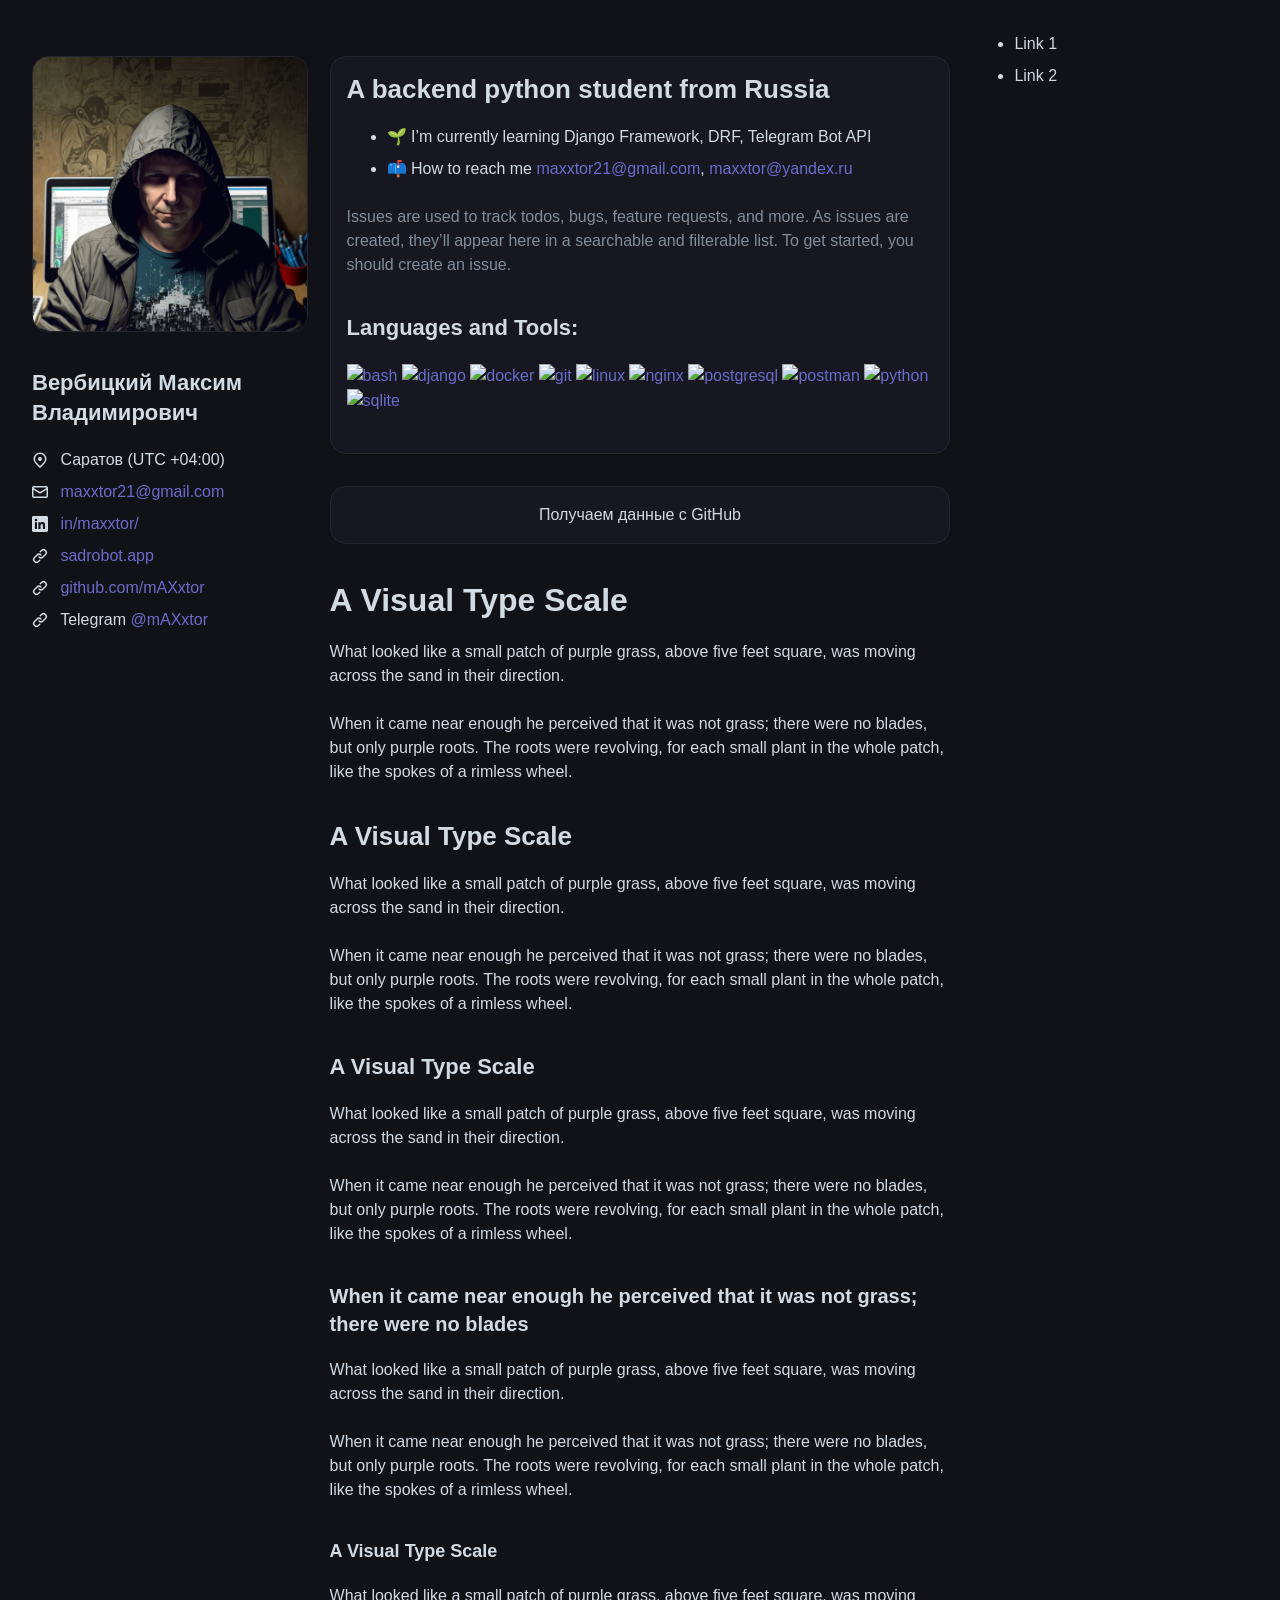
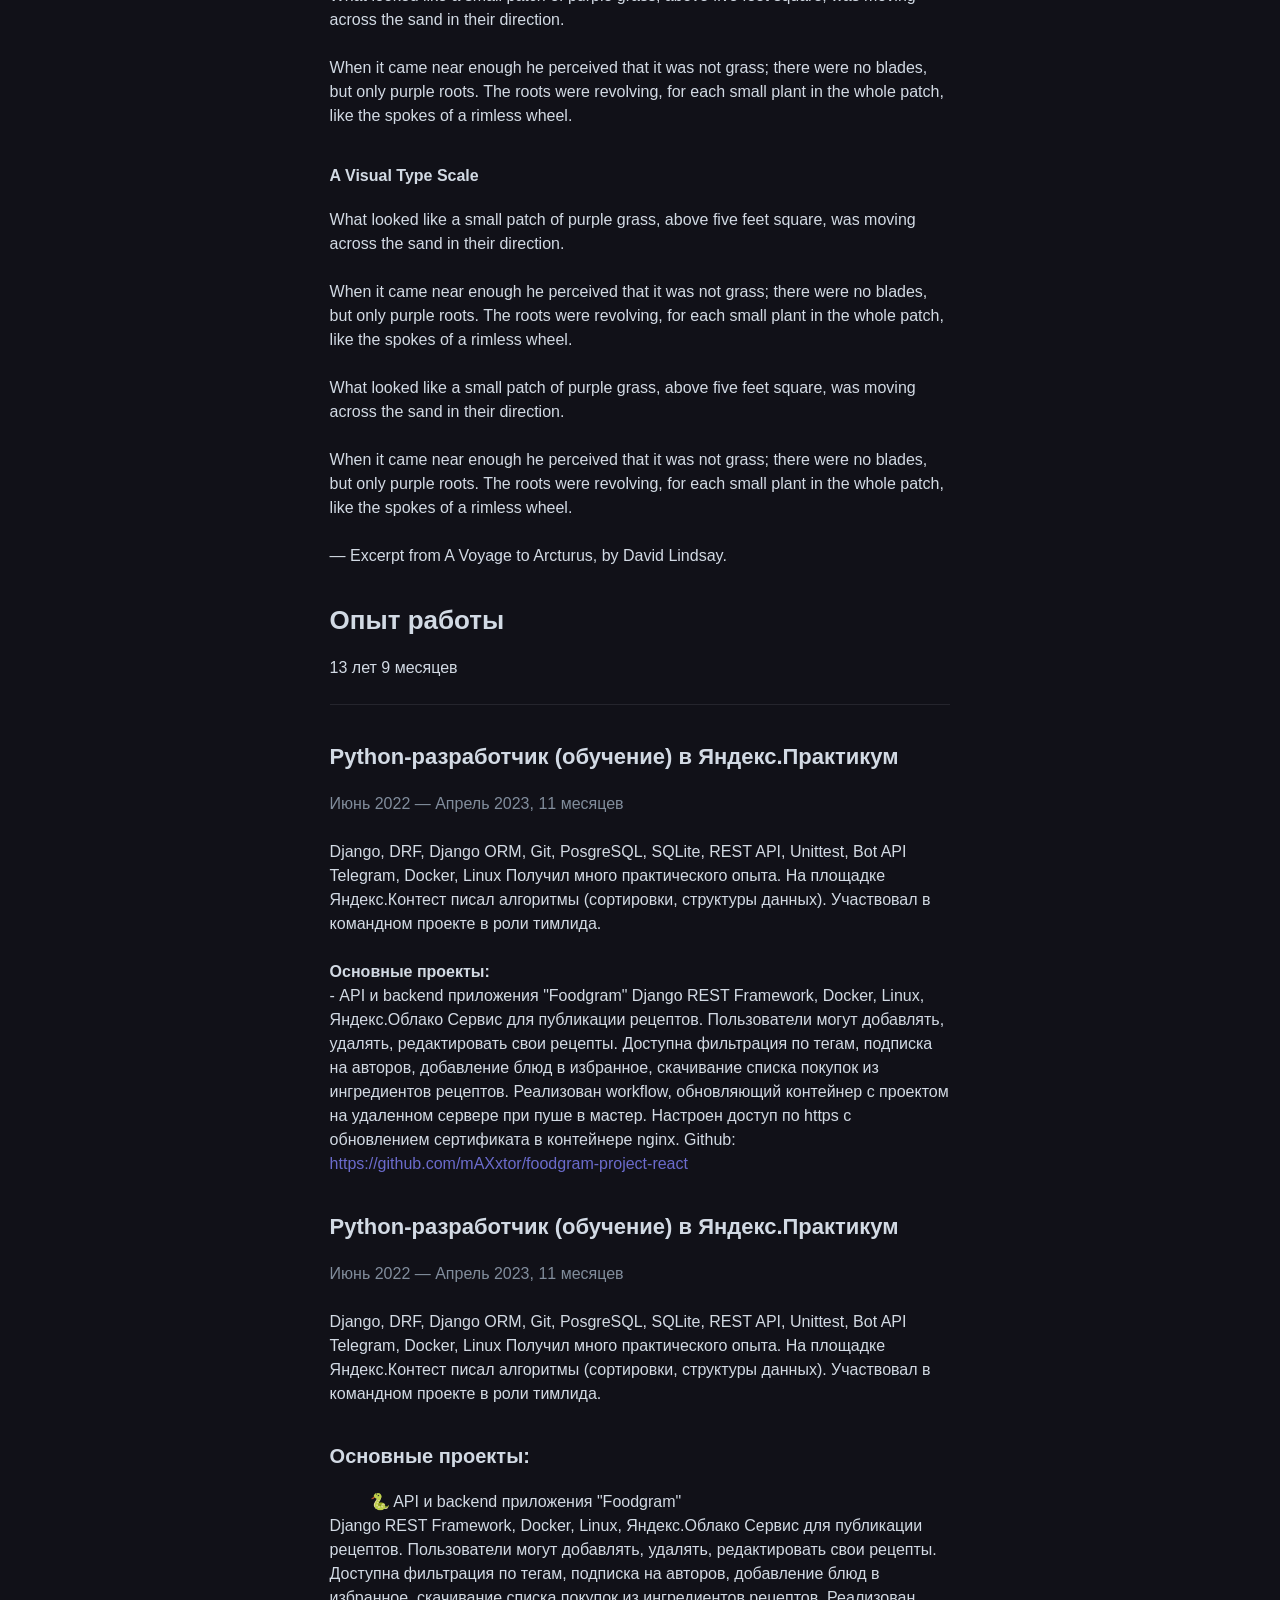
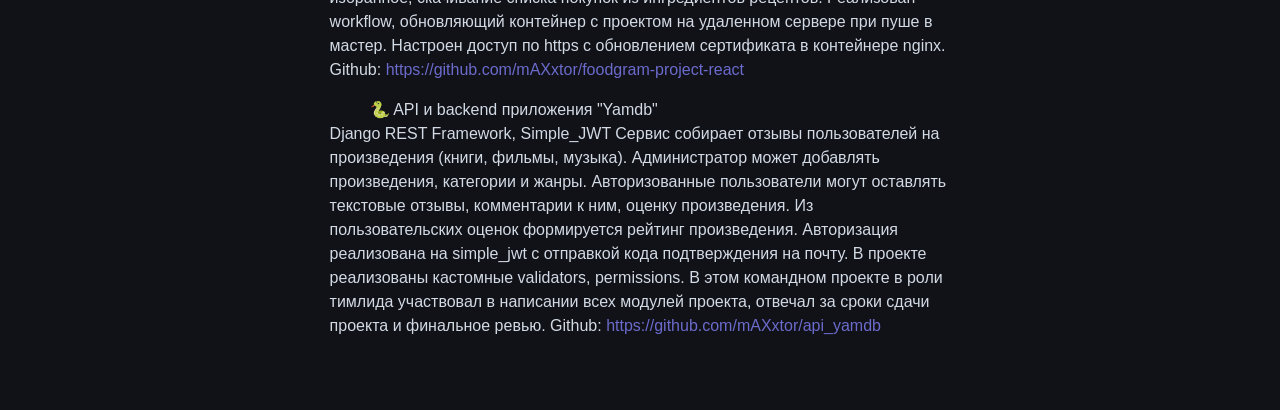
==== static-html/cv.html @ 8fe80431 "added vcard column" ====
<!doctype html>
<html lang="ru">
<head>
  <meta charset="utf-8">
  <title>CV Template</title>
  <meta name="description" content="">
  <meta name="viewport" content="width=device-width, initial-scale=1">

  <link rel="icon" href="favicon.ico" sizes="any">
  <link rel="icon" href="icon.svg" type="image/svg+xml">
  <link rel="apple-touch-icon" href="icon.png">

  <link rel="stylesheet" href="normalize.css">
  <link rel="stylesheet" href="cv.css">

  <script type="application/javascript" src="github-calendar.min.js"></script>

  <meta name="theme-color" content="#fafafa">
</head>
<body>
  <div class="grid-container">
    <aside>
      <div class="vcard">
        <img class="vcard-photo" src="photo.jpg" alt="Max Verbitsky">
        <h3>Вербицкий Максим Владимирович</h3>
        <ul class="vcard-details">
          <li class="vcard-detail">
            <svg viewBox="0 0 16 16" width="16" height="16">
              <path d="m12.596 11.596-3.535 3.536a1.5 1.5 0 0 1-2.122 0l-3.535-3.536a6.5 6.5 0 1 1 9.192-9.193 6.5 6.5 0 0 1 0 9.193Zm-1.06-8.132v-.001a5 5 0 1 0-7.072 7.072L8 14.07l3.536-3.534a5 5 0 0 0 0-7.072ZM8 9a2 2 0 1 1-.001-3.999A2 2 0 0 1 8 9Z"></path>
            </svg>
            <span class="p-label">Саратов  (UTC +04:00)</span>
          </li>
          <li class="vcard-detail">
            <svg viewBox="0 0 16 16" width="16" height="16">
              <path d="M1.75 2h12.5c.966 0 1.75.784 1.75 1.75v8.5A1.75 1.75 0 0 1 14.25 14H1.75A1.75 1.75 0 0 1 0 12.25v-8.5C0 2.784.784 2 1.75 2ZM1.5 12.251c0 .138.112.25.25.25h12.5a.25.25 0 0 0 .25-.25V5.809L8.38 9.397a.75.75 0 0 1-.76 0L1.5 5.809v6.442Zm13-8.181v-.32a.25.25 0 0 0-.25-.25H1.75a.25.25 0 0 0-.25.25v.32L8 7.88Z"></path>
            </svg>
            <a href="mailto:maxxtor21@gmail.com">maxxtor21@gmail.com</a>
          </li>
          <li class="vcard-detail">
            <svg viewBox="0 0 16 16" width="16" height="16">
              <g clip-path="url(#clip0_202_91845)">
                <path d="M14.5455 0H1.45455C0.650909 0 0 0.650909 0 1.45455V14.5455C0 15.3491 0.650909 16 1.45455 16H14.5455C15.3491 16 16 15.3491 16 14.5455V1.45455C16 0.650909 15.3491 0 14.5455 0ZM5.05746 13.0909H2.912V6.18764H5.05746V13.0909ZM3.96291 5.20073C3.27127 5.20073 2.712 4.64 2.712 3.94982C2.712 3.25964 3.272 2.69964 3.96291 2.69964C4.65236 2.69964 5.21309 3.26036 5.21309 3.94982C5.21309 4.64 4.65236 5.20073 3.96291 5.20073ZM13.0938 13.0909H10.9498V9.73382C10.9498 8.93309 10.9353 7.90327 9.83491 7.90327C8.71855 7.90327 8.54691 8.77527 8.54691 9.67564V13.0909H6.40291V6.18764H8.46109V7.13091H8.49018C8.77673 6.58836 9.47636 6.016 10.52 6.016C12.6924 6.016 13.0938 7.44582 13.0938 9.30473V13.0909V13.0909Z" fill="currentColor"></path>
              </g>
            </svg>
            <a href="https://www.linkedin.com/in/maxxtor/">in/maxxtor/</a>
          </li>
          <li class="vcard-detail">
            <svg viewBox="0 0 16 16" width="16" height="16">
              <path d="m7.775 3.275 1.25-1.25a3.5 3.5 0 1 1 4.95 4.95l-2.5 2.5a3.5 3.5 0 0 1-4.95 0 .751.751 0 0 1 .018-1.042.751.751 0 0 1 1.042-.018 1.998 1.998 0 0 0 2.83 0l2.5-2.5a2.002 2.002 0 0 0-2.83-2.83l-1.25 1.25a.751.751 0 0 1-1.042-.018.751.751 0 0 1-.018-1.042Zm-4.69 9.64a1.998 1.998 0 0 0 2.83 0l1.25-1.25a.751.751 0 0 1 1.042.018.751.751 0 0 1 .018 1.042l-1.25 1.25a3.5 3.5 0 1 1-4.95-4.95l2.5-2.5a3.5 3.5 0 0 1 4.95 0 .751.751 0 0 1-.018 1.042.751.751 0 0 1-1.042.018 1.998 1.998 0 0 0-2.83 0l-2.5 2.5a1.998 1.998 0 0 0 0 2.83Z"></path>
            </svg>
            <a href="http://sadrobot.app">sadrobot.app</a>
          </li>
          <li class="vcard-detail">
            <svg viewBox="0 0 16 16" width="16" height="16">
              <path d="m7.775 3.275 1.25-1.25a3.5 3.5 0 1 1 4.95 4.95l-2.5 2.5a3.5 3.5 0 0 1-4.95 0 .751.751 0 0 1 .018-1.042.751.751 0 0 1 1.042-.018 1.998 1.998 0 0 0 2.83 0l2.5-2.5a2.002 2.002 0 0 0-2.83-2.83l-1.25 1.25a.751.751 0 0 1-1.042-.018.751.751 0 0 1-.018-1.042Zm-4.69 9.64a1.998 1.998 0 0 0 2.83 0l1.25-1.25a.751.751 0 0 1 1.042.018.751.751 0 0 1 .018 1.042l-1.25 1.25a3.5 3.5 0 1 1-4.95-4.95l2.5-2.5a3.5 3.5 0 0 1 4.95 0 .751.751 0 0 1-.018 1.042.751.751 0 0 1-1.042.018 1.998 1.998 0 0 0-2.83 0l-2.5 2.5a1.998 1.998 0 0 0 0 2.83Z"></path>
            </svg>
            <a href="https://github.com/mAXxtor">github.com/mAXxtor</a>
          </li>
          <li class="vcard-detail">
            <svg viewBox="0 0 16 16" width="16" height="16">
              <path d="m7.775 3.275 1.25-1.25a3.5 3.5 0 1 1 4.95 4.95l-2.5 2.5a3.5 3.5 0 0 1-4.95 0 .751.751 0 0 1 .018-1.042.751.751 0 0 1 1.042-.018 1.998 1.998 0 0 0 2.83 0l2.5-2.5a2.002 2.002 0 0 0-2.83-2.83l-1.25 1.25a.751.751 0 0 1-1.042-.018.751.751 0 0 1-.018-1.042Zm-4.69 9.64a1.998 1.998 0 0 0 2.83 0l1.25-1.25a.751.751 0 0 1 1.042.018.751.751 0 0 1 .018 1.042l-1.25 1.25a3.5 3.5 0 1 1-4.95-4.95l2.5-2.5a3.5 3.5 0 0 1 4.95 0 .751.751 0 0 1-.018 1.042.751.751 0 0 1-1.042.018 1.998 1.998 0 0 0-2.83 0l-2.5 2.5a1.998 1.998 0 0 0 0 2.83Z"></path>
            </svg>
            Telegram <a href="https://t.me/mAXxtor">@mAXxtor</a>
          </li>
        </ul>
      </div>
    </aside>
    <main>
      <!-- <h1>CV Template</h1> -->
      <!-- Readme section -->
      <section class="readme surface">
        
        <h2>A backend python student from Russia</h2>
        
        <ul>
          <li>🌱&nbsp;I’m currently learning Django Framework, DRF, Telegram Bot API</li>
          <li>📫&nbsp;How to reach me <a href="mailto:maxxtor21@gmail.com">maxxtor21@gmail.com</a>, <a href="mailto:maxxtor@yandex.ru">maxxtor@yandex.ru</a></li>
        </ul>

        <p class="subdued">Issues are used to track todos, bugs, feature requests, and more. As issues are created, they’ll appear here in a searchable and filterable list. To get started, you should create an issue.</p>

        <h3>Languages and Tools:</h3>
        <p>
          <a href="https://www.gnu.org/software/bash/" rel="nofollow">
            <img src="https://camo.githubusercontent.com/bbb327d6ba7708520eaafd13396fed64d73bf5df5c4cdd0ba03cf0843f7a9340/68747470733a2f2f7777772e766563746f726c6f676f2e7a6f6e652f6c6f676f732f676e755f626173682f676e755f626173682d69636f6e2e737667" alt="bash" width="40" height="40" data-canonical-src="https://www.vectorlogo.zone/logos/gnu_bash/gnu_bash-icon.svg" style="max-width: 100%;">
          </a>
          <a href="https://www.djangoproject.com/" rel="nofollow">
            <img src="https://camo.githubusercontent.com/537f66454b766b0d56da91225206ebf6d28ecff24d84668d52cf9430e02460fd/68747470733a2f2f63646e2e776f726c64766563746f726c6f676f2e636f6d2f6c6f676f732f646a616e676f2e737667" alt="django" width="40" height="40" data-canonical-src="https://cdn.worldvectorlogo.com/logos/django.svg" style="max-width: 100%;">
          </a>
          <a href="https://www.docker.com/" rel="nofollow">
            <img src="https://raw.githubusercontent.com/devicons/devicon/master/icons/docker/docker-original-wordmark.svg" alt="docker" width="40" height="40" style="max-width: 100%;">
          </a>
          <a href="https://git-scm.com/" rel="nofollow">
            <img src="https://camo.githubusercontent.com/fbfcb9e3dc648adc93bef37c718db16c52f617ad055a26de6dc3c21865c3321d/68747470733a2f2f7777772e766563746f726c6f676f2e7a6f6e652f6c6f676f732f6769742d73636d2f6769742d73636d2d69636f6e2e737667" alt="git" width="40" height="40" data-canonical-src="https://www.vectorlogo.zone/logos/git-scm/git-scm-icon.svg" style="max-width: 100%;">
          </a>
          <a href="https://www.linux.org/" rel="nofollow">
            <img src="https://raw.githubusercontent.com/devicons/devicon/master/icons/linux/linux-original.svg" alt="linux" width="40" height="40" style="max-width: 100%;">
          </a>
          <a href="https://www.nginx.com" rel="nofollow">
            <img src="https://raw.githubusercontent.com/devicons/devicon/master/icons/nginx/nginx-original.svg" alt="nginx" width="40" height="40" style="max-width: 100%;">
          </a>
          <a href="https://www.postgresql.org" rel="nofollow">
            <img src="https://raw.githubusercontent.com/devicons/devicon/master/icons/postgresql/postgresql-original-wordmark.svg" alt="postgresql" width="40" height="40" style="max-width: 100%;">
          </a>
          <a href="https://postman.com" rel="nofollow">
            <img src="https://camo.githubusercontent.com/93b32389bf746009ca2370de7fe06c3b5146f4c99d99df65994f9ced0ba41685/68747470733a2f2f7777772e766563746f726c6f676f2e7a6f6e652f6c6f676f732f676574706f73746d616e2f676574706f73746d616e2d69636f6e2e737667" alt="postman" width="40" height="40" data-canonical-src="https://www.vectorlogo.zone/logos/getpostman/getpostman-icon.svg" style="max-width: 100%;">
          </a>
          <a href="https://www.python.org" rel="nofollow">
            <img src="https://raw.githubusercontent.com/devicons/devicon/master/icons/python/python-original.svg" alt="python" width="40" height="40" style="max-width: 100%;">
          </a>
          <a href="https://www.sqlite.org/" rel="nofollow">
            <img src="https://camo.githubusercontent.com/1b8a779f280e099e2d67ab949dad604e25ce0d321e66474c04430201790b3874/68747470733a2f2f7777772e766563746f726c6f676f2e7a6f6e652f6c6f676f732f73716c6974652f73716c6974652d69636f6e2e737667" alt="sqlite" width="40" height="40" data-canonical-src="https://www.vectorlogo.zone/logos/sqlite/sqlite-icon.svg" style="max-width: 100%;">
          </a>
        </p>
      </section>
      <section class="github-calendar surface">
        <!-- Loading stuff -->
        Получаем данные с GitHub
      </section>
      <section>
        <h1>A Visual Type Scale</h1>

<p>What looked like a small patch of purple grass, above five feet square, was moving across the sand in their direction.</p>

<p>When it came near enough he perceived that it was not grass; there were no blades, but only purple roots. The roots were revolving, for each small plant in the whole patch, like the spokes of a rimless wheel.</p>

<h2>A Visual Type Scale</h2>

<p>What looked like a small patch of purple grass, above five feet square, was moving across the sand in their direction.</p>

<p>When it came near enough he perceived that it was not grass; there were no blades, but only purple roots. The roots were revolving, for each small plant in the whole patch, like the spokes of a rimless wheel.</p>

<h3>A Visual Type Scale</h3>

<p>What looked like a small patch of purple grass, above five feet square, was moving across the sand in their direction.</p>

<p>When it came near enough he perceived that it was not grass; there were no blades, but only purple roots. The roots were revolving, for each small plant in the whole patch, like the spokes of a rimless wheel.</p>

<h4>When it came near enough he perceived that it was not grass; there were no blades</h4>

<p>What looked like a small patch of purple grass, above five feet square, was moving across the sand in their direction.</p>

<p>When it came near enough he perceived that it was not grass; there were no blades, but only purple roots. The roots were revolving, for each small plant in the whole patch, like the spokes of a rimless wheel.</p>

<h5>A Visual Type Scale</h5>

<p>What looked like a small patch of purple grass, above five feet square, was moving across the sand in their direction.</p>

<p>When it came near enough he perceived that it was not grass; there were no blades, but only purple roots. The roots were revolving, for each small plant in the whole patch, like the spokes of a rimless wheel.</p>

<h6>A Visual Type Scale</h6>

<p>What looked like a small patch of purple grass, above five feet square, was moving across the sand in their direction.</p>

<p>When it came near enough he perceived that it was not grass; there were no blades, but only purple roots. The roots were revolving, for each small plant in the whole patch, like the spokes of a rimless wheel.</p>
<p>What looked like a small patch of purple grass, above five feet square, was moving across the sand in their direction.</p>

<p>When it came near enough he perceived that it was not grass; there were no blades, but only purple roots. The roots were revolving, for each small plant in the whole patch, like the spokes of a rimless wheel.</p>



<p class="text_small">— Excerpt from A Voyage to Arcturus, by David Lindsay.</p>
      </section>
      <section class="carier-path">
        <h2>Опыт работы</h2>
        <p>13 лет 9 месяцев</p>
        <hr>
        <article class="job">
          <header>
            <h3>Python-разработчик (обучение) в Яндекс.Практикум</h3>
            <p class="subdued">Июнь 2022 — Апрель 2023, 11 месяцев</p>
          </header>
          <p>Django, DRF, Django ORM, Git, PosgreSQL, SQLite, REST API, Unittest, Bot API Telegram, Docker, Linux
            Получил много практического опыта. На площадке Яндекс.Контест писал алгоритмы
            (сортировки, структуры данных). Участвовал в командном проекте в роли тимлида.</p>
          <p>
            <strong>Основные проекты:</strong><br>
            - API и backend приложения "Foodgram"
            Django REST Framework, Docker, Linux, Яндекс.Облако
            Сервис для публикации рецептов. Пользователи могут добавлять, удалять, редактировать свои
            рецепты. Доступна фильтрация по тегам, подписка на авторов, добавление блюд в избранное,
            скачивание списка покупок из ингредиентов рецептов. Реализован workflow, обновляющий
            контейнер с проектом на удаленном сервере при пуше в мастер. Настроен доступ по https с
            обновлением сертификата в контейнере nginx.
            Github: <a href="https://github.com/mAXxtor/foodgram-project-react" target="_blank">https://github.com/mAXxtor/foodgram-project-react</a>
          </p>
        </article>
        <article class="job">
          <header>
            <h3>Python-разработчик (обучение) в Яндекс.Практикум</h3>
            <p class="subdued">Июнь 2022 — Апрель 2023, 11 месяцев</p>
          </header>
          <p>Django, DRF, Django ORM, Git, PosgreSQL, SQLite, REST API, Unittest, Bot API Telegram, Docker, Linux
            Получил много практического опыта. На площадке Яндекс.Контест писал алгоритмы
            (сортировки, структуры данных). Участвовал в командном проекте в роли тимлида.</p>

          <h4><strong>Основные проекты:</strong></h4>
          <dl>
            <dd>🐍 API и backend приложения "Foodgram"</dd>
            <dt>
              Django REST Framework, Docker, Linux, Яндекс.Облако
              Сервис для публикации рецептов. Пользователи могут добавлять, удалять, редактировать свои
              рецепты. Доступна фильтрация по тегам, подписка на авторов, добавление блюд в избранное,
              скачивание списка покупок из ингредиентов рецептов. Реализован workflow, обновляющий
              контейнер с проектом на удаленном сервере при пуше в мастер. Настроен доступ по https с
              обновлением сертификата в контейнере nginx.
              Github: <a href="https://github.com/mAXxtor/foodgram-project-react" target="_blank">https://github.com/mAXxtor/foodgram-project-react</a>
            </dt>
          </dl>
          <dl>
            <dd>🐍 API и backend приложения "Yamdb"</dd>
            <dt>
              Django REST Framework, Simple_JWT
              Сервис собирает отзывы пользователей на произведения (книги, фильмы, музыка).
              Администратор может добавлять произведения, категории и жанры. Авторизованные
              пользователи могут оставлять текстовые отзывы, комментарии к ним, оценку произведения. Из
              пользовательских оценок формируется рейтинг произведения. Авторизация реализована на
              simple_jwt с отправкой кода подтверждения на почту. В проекте реализованы кастомные
              validators, permissions. В этом командном проекте в роли тимлида участвовал в написании всех модулей проекта,
              отвечал за сроки сдачи проекта и финальное ревью.
              Github: <a href="https://github.com/mAXxtor/api_yamdb" target="_blank">https://github.com/mAXxtor/api_yamdb</a>
            </dt>
          </dl>
        </article>
      </section>
    </main>
    <nav>
      <ul>
        <li>Link 1</li>
        <li>Link 2</li>
      </ul>
    </nav>
  </div>
  <script>
    GitHubCalendar(".github-calendar", "mAXxtor");
    // or enable responsive functionality
    GitHubCalendar(".github-calendar", "mAXxtor", { responsive: true });
  </script>
</body>
</html>
---- static-html/cv.css ----
/*! HTML5 Boilerplate v8.0.0 | MIT License | https://html5boilerplate.com/ */
/*  main.css 3.0.0 | MIT License | https://github.com/h5bp/main.css#readme */

  /* ==========================================================================
    Variables: tokens for styling layouts
    ========================================================================== */

  :root {
    --background: #111118;
    --surface: #171721;
    --selection: #2b2b3c;
    --text: #d2dae4;
    --text-subdued: #818d9c;
    --interactive: #6b6bcc;
    --interactive-hovered: #6b6bcc;
    --divider: #25252d;

    --font-family-sans: -apple-system, BlinkMacSystemFont, 'San Francisco', 'Segoe UI', 'Helvetica Neue', sans-serif;
    
    --fz-mobile: 0.875rem;                        /* 14px */
    --lh-mobile: 1.571428571428571;               /* 22px/14px */

    --fz-tablet-up: 1rem;                         /* 16px */
    --lh-tablet-up: 1.5;                          /* 24px/16px */

    --fz-large-desktop-up: 1.125rem;              /* 18px */
    --lh-large-desktop-up: 1.444444444444444;     /* 26px/18px */

    --color-calendar-graph-day-bg: var(--selection);
    --color-calendar-graph-day-L1-bg: #39dd34;
    --color-calendar-graph-day-L2-bg: #45a045;
    --color-calendar-graph-day-L3-bg: #047526;
    --color-calendar-graph-day-L4-bg: #0a4208;
  }

  /* ==========================================================================
    Base styles: opinionated defaults
    ========================================================================== */

  html {
    font-size: var(--fz-mobile);
    line-height: var(--lh-mobile);
  }

  @media (min-width: 460px) {
      html {
        font-size: var(--fz-tablet-up);
        line-height: var(--lh-tablet-up);
      }
  }

  /* @media (min-width: 1280px) {
    html {
      font-size: var(--fz-desktop-up);
      line-height: var(--lh-tablet-up);
    }
  }

  @media (min-width: 1440px) {
    html {
      font-size: var(--fz-large-desktop-up);
      line-height: var(--lh-large-desktop-up);
    }
  } */

  body {
    font-family: var(--font-family-sans);
    background-color: var(--background);
    color: var(--text);
  }

  p, ul, pre, table {
    margin: 0 0 1.428571428571429rem; /* 22px */
  }

  @media (min-width: 460px) {
    p, ul, pre, table {
      margin: 0 0 1.5rem; /* 24px */
    }
  }

  h1, h2, h3, h4, h5, h6 {
    margin: 2.25rem 0 1.25rem;
    font-weight: 600;
  }
  
  h1 {
    font-size: 2rem;
    line-height: 2.5rem;
    font-weight: 700;
  }
  
  h2 {
    font-size: 1.625rem;
    line-height: 2rem;
  }
  
  h3 {
    font-size: 1.375rem;
    line-height: 1.875rem;
  }
  
  h4 {
    font-size: 1.25rem;
    line-height: 1.75rem;
  }
  
  h5 {
    font-size: 1.125rem;
    line-height: 1.625rem;
  }

  h6 {
    font-size: 1rem;
  }

  ul li {
    margin-bottom: .5rem;
  }

  ul li:last-child {
    margin-bottom: 0;
  }

  a {
    color: var(--interactive);
    text-decoration: none;
  }

  a:hover {
    color: var(--interactive-hovered);
    text-decoration: underline;
  }


  /*
   * Remove text-shadow in selection highlight:
   * https://twitter.com/miketaylr/status/12228805301
   *
   * Customize the background color to match your design.
   */
  
  ::-moz-selection {
    background: var(--selection);
    text-shadow: none;
  }
  
  ::selection {
    background: var(--selection);
    text-shadow: none;
  }

  img::selection {
    background: var(--text-color);
    text-shadow: none;
  }
  
  /*
   * A better looking default horizontal rule
   */
  
  hr {
    display: block;
    height: 1px;
    border: 0;
    border-top: 0.67px solid var(--divider);
    margin: 1em 0;
    padding: 0;
  }
  

  /*
   * Remove the gap between audio, canvas, iframes,
   * images, videos and the bottom of their containers:
   * https://github.com/h5bp/html5-boilerplate/issues/440
   */
  
  audio,
  canvas,
  iframe,
  img,
  svg,
  video {
    vertical-align: middle;
  }
  

  /*
   * Remove default fieldset styles.
   */
  
  fieldset {
    border: 0;
    margin: 0;
    padding: 0;
  }
  

  /*
   * Allow only vertical resizing of textareas.
   */
  
  textarea {
    resize: vertical;
  }

  
  /* ==========================================================================
     App styles
     ========================================================================== */

  .subdued {
    color: var(--text-subdued);
  }

  .grid-container {
    position: relative;
    max-width: 1280px;
    margin: auto;
    padding: 1.5rem;
    display: grid;
    grid-template-columns: 22.5% auto 22.5%;
    grid-gap: 1.5rem;
  }

  .vcard-photo {
    max-width: 100%;
    border-radius: 1rem;
    border: 0.67px solid var(--divider);
  }

  aside {
    position: relative;
    padding: 1.5rem 0;
  }
  
  .vcard {
    position: sticky;
    top: 1.5rem;

  }

  .vcard-details {
    padding: 0;
  }

  .vcard-detail {
    list-style: none;
  }

  .vcard-detail svg {
    margin-right: .5rem;
    fill: var(--text);
  }

  main { 
    padding: 1.5rem 0;
  }

  .surface {
    background-color: var(--surface);
    padding: 1em;
    border-radius: 1rem;
    border: 0.67px solid var(--divider);
  }

  .readme *:first-child {
    margin-top: 0;
  }


  /* ==========================================================================
     Github calendar styles
     ========================================================================== */
    
  .github-calendar {
    text-align: center;
    margin: 2rem auto;
  }
  
  rect.ContributionCalendar-day[data-level='0'] {
      fill: var(--color-calendar-graph-day-bg);
  }
  
  rect.ContributionCalendar-day[data-level='1'] {
      fill: var(--color-calendar-graph-day-L1-bg);
  }
  
  rect.ContributionCalendar-day[data-level='2'] {
      fill: var(--color-calendar-graph-day-L2-bg);
  }
  
  rect.ContributionCalendar-day[data-level='3'] {
      fill: var(--color-calendar-graph-day-L3-bg);
  }
  
  rect.ContributionCalendar-day[data-level='4'] {
      fill: var(--color-calendar-graph-day-L4-bg);
  }
  
  .github-calendar .width-full > .float-left {
      display: none;
  }
  
  .calendar-graph text.wday,
  .calendar-graph text.month {
      font-size: 10px;
      fill: #aaa;
  }
  
  .contrib-legend {
      text-align: right;
      padding: 0 14px 10px 0;
      display: inline-block;
      float: right;
  }
  
  .contrib-legend .legend {
      display: inline-block;
      list-style: none;
      margin: 0 5px;
      position: relative;
      bottom: -1px;
      padding: 0;
  }
  
  .contrib-legend .legend li {
      display: inline-block;
      width: 10px;
      height: 10px;
  }
  
  .text-small {
      font-size: 12px;
      color: #767676;
  }
  
  .calendar-graph {
      padding: 5px 0 0;
      text-align: center;
  }
  
  .contrib-column {
      padding: 15px 0;
      text-align: center;
      border-left: 0.67px solid #25252d;
      border-top: 0.67px solid #25252d;
      font-size: 11px;
  }
  
  .contrib-column-first {
      border-left: 0;
  }
  
  .table-column {
      display: table-cell;
      width: 1%;
      padding-right: 10px;
      padding-left: 10px;
      vertical-align: top;
  }
  
  .contrib-number {
      font-weight: 300;
      line-height: 1.3em;
      font-size: 24px;
      display: block;
  }
  
  .github-calendar img.spinner {
      width: 70px;
      margin-top: 50px;
      min-height: 70px;
  }
  
  .monospace {
      text-align: center;
      color: #000;
      font-family: monospace;
  }
  
  .monospace a {
      color: #1D75AB;
      text-decoration: none;
  }
  
  .contrib-footer {
      font-size: 11px;
      padding: 0 10px 12px;
      text-align: left;
      width: 100%;
      box-sizing: border-box;
      height: 26px;
  }
  
  .left.text-muted {
      float: left;
      margin-left: 9px;
      color: #767676;
  }
  .left.text-muted a {
      color: #4078c0;
      text-decoration: none;
  }
  .left.text-muted a:hover,
  .monospace a:hover {
      text-decoration: underline;
  }
  
  h2.f4.text-normal.mb-3 {
      display: none;
  }
  
  .float-left.text-gray {
      float: left;
  }
  #user-activity-overview{
      display:none;
  }
  
  .day-tooltip {
      white-space: nowrap;
      position: absolute;
      z-index: 99999;
      padding: 10px;
      font-size: 12px;
      color: #959da5;
      text-align: center;
      background: rgba(0,0,0,.85);
      border-radius: 3px;
      display: none;
      pointer-events: none;
  }
  .day-tooltip strong {
      color: #dfe2e5;
  }
  .day-tooltip.is-visible {
      display: block;
  }
  .day-tooltip:after {
      position: absolute;
      bottom: -10px;
      left: 50%;
      width: 5px;
      height: 5px;
      box-sizing: border-box;
      margin: 0 0 0 -5px;
      content: " ";
      border: 5px solid transparent;
      border-top-color: rgba(0,0,0,.85)
  }
  
  text.ContributionCalendar-label {
      fill: #ccc;
      font-size: 11px;
  }
  
  /* ==========================================================================
     Helper classes
     ========================================================================== */
  
  /*
   * Hide visually and from screen readers
   */
  
  .hidden,
  [hidden] {
    display: none !important;
  }
  
  /*
   * Hide only visually, but have it available for screen readers:
   * https://snook.ca/archives/html_and_css/hiding-content-for-accessibility
   *
   * 1. For long content, line feeds are not interpreted as spaces and small width
   *    causes content to wrap 1 word per line:
   *    https://medium.com/@jessebeach/beware-smushed-off-screen-accessible-text-5952a4c2cbfe
   */
  
  .visually-hidden {
    border: 0;
    clip: rect(0, 0, 0, 0);
    height: 1px;
    margin: -1px;
    overflow: hidden;
    padding: 0;
    position: absolute;
    white-space: nowrap;
    width: 1px;
    /* 1 */
  }
  
  /*
   * Extends the .visually-hidden class to allow the element
   * to be focusable when navigated to via the keyboard:
   * https://www.drupal.org/node/897638
   */
  
  .visually-hidden.focusable:active,
  .visually-hidden.focusable:focus {
    clip: auto;
    height: auto;
    margin: 0;
    overflow: visible;
    position: static;
    white-space: inherit;
    width: auto;
  }
  
  /*
   * Hide visually and from screen readers, but maintain layout
   */
  
  .invisible {
    visibility: hidden;
  }
  
  /*
   * Clearfix: contain floats
   *
   * The use of `table` rather than `block` is only necessary if using
   * `::before` to contain the top-margins of child elements.
   */
  
  .clearfix::before,
  .clearfix::after {
    content: "";
    display: table;
  }
  
  .clearfix::after {
    clear: both;
  }
  
 
  /* ==========================================================================
     Print styles.
     Inlined to avoid the additional HTTP request:
     https://www.phpied.com/delay-loading-your-print-css/
     ========================================================================== */
    
  @media print,
    (-webkit-min-device-pixel-ratio: 1.25),
    (min-resolution: 1.25dppx),
    (min-resolution: 120dpi) {
    /* Style adjustments for high resolution devices */
  }

  @media print {
    *,
    *::before,
    *::after {
      background: #fff !important;
      color: #000 !important;
      /* Black prints faster */
      box-shadow: none !important;
      text-shadow: none !important;
    }
  
    a,
    a:visited {
      text-decoration: underline;
    }
  
    a[href]::after {
      content: " (" attr(href) ")";
    }
  
    abbr[title]::after {
      content: " (" attr(title) ")";
    }
  
    /*
     * Don't show links that are fragment identifiers,
     * or use the `javascript:` pseudo protocol
     */
    a[href^="#"]::after,
    a[href^="javascript:"]::after {
      content: "";
    }
  
    pre {
      white-space: pre-wrap !important;
    }
  
    pre,
    blockquote {
      border: 1px solid #999;
      page-break-inside: avoid;
    }
  
    tr,
    img {
      page-break-inside: avoid;
    }
  
    p,
    h2,
    h3 {
      orphans: 3;
      widows: 3;
    }
  
    h2,
    h3 {
      page-break-after: avoid;
    }
  }
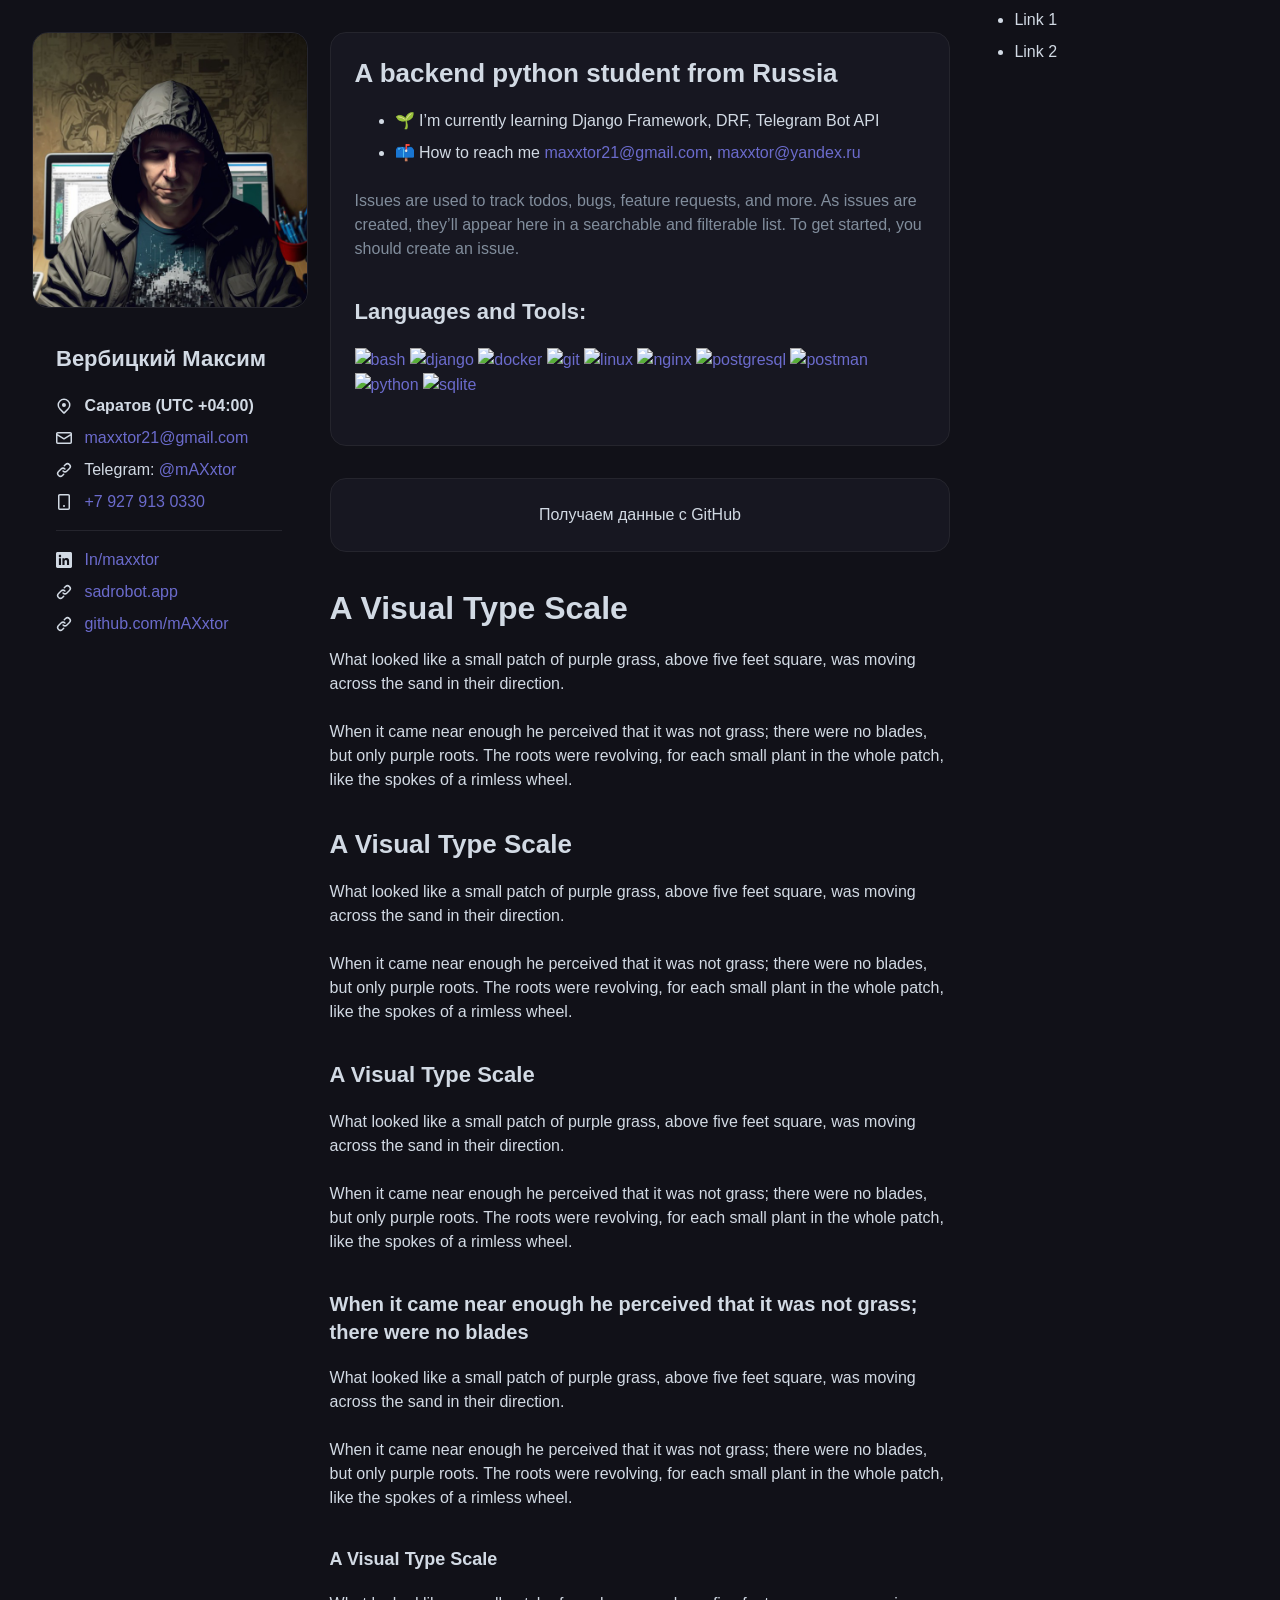
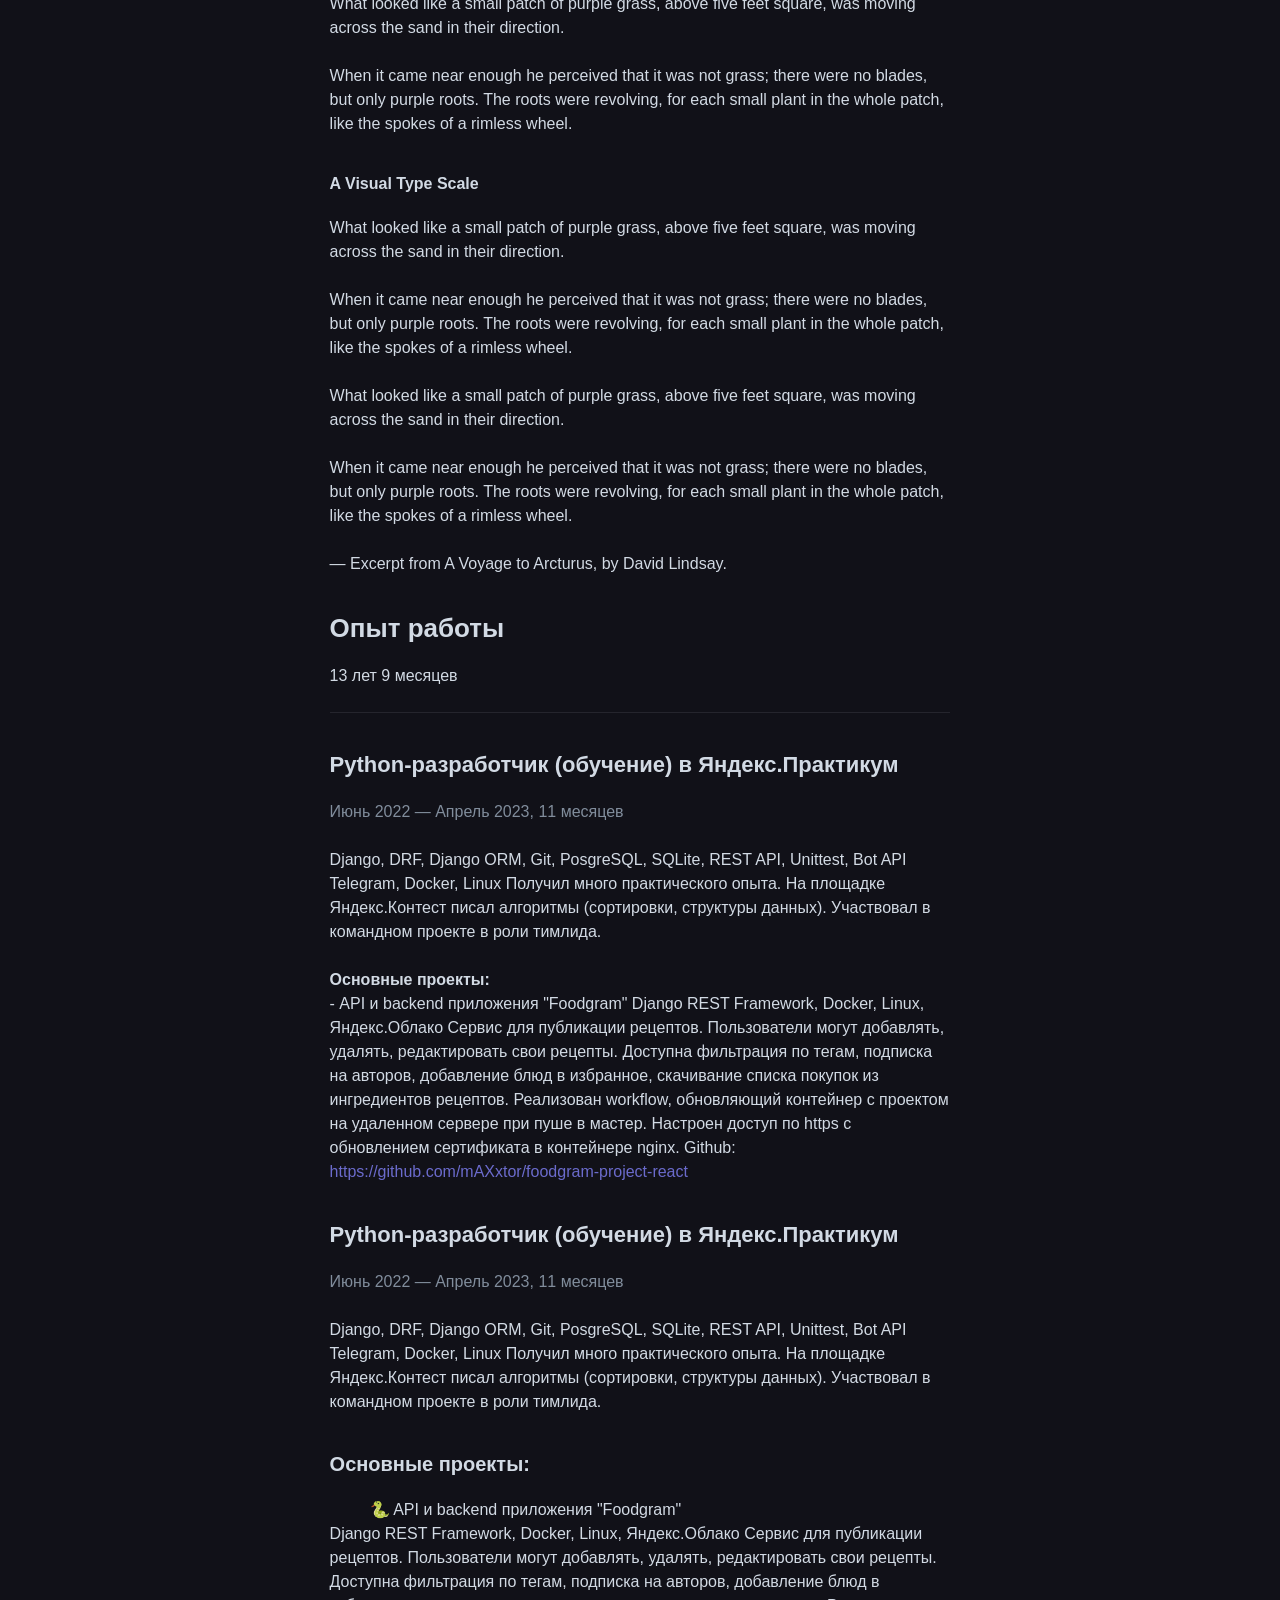
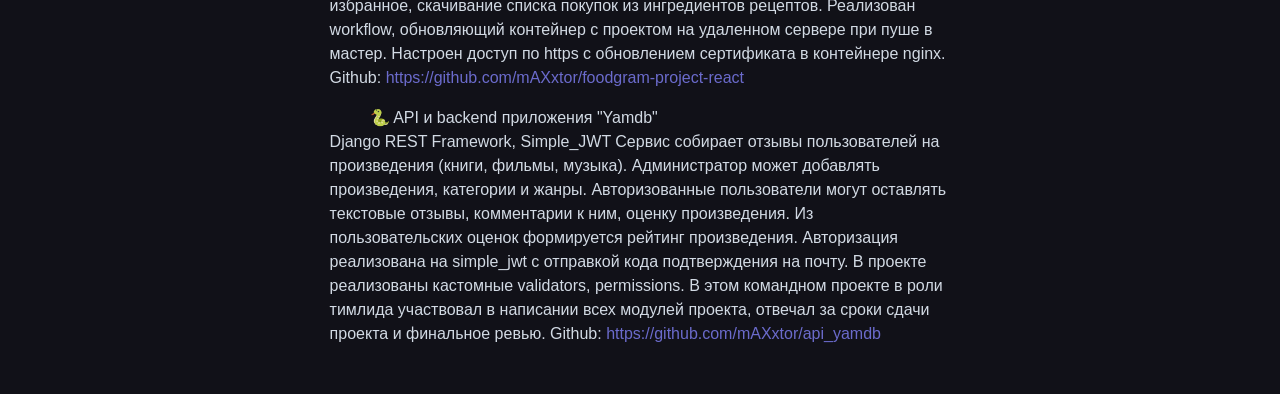
==== commit 2af167f0: "changes" ====
--- a/static-html/cv.html
+++ b/static-html/cv.html
@@ -22,13 +22,15 @@
     <aside>
       <div class="vcard">
         <img class="vcard-photo" src="photo.jpg" alt="Max Verbitsky">
-        <h3>Вербицкий Максим Владимирович</h3>
         <ul class="vcard-details">
           <li class="vcard-detail">
+            <h3>Вербицкий Максим</h3>
+          </li>
+          <li class="vcard-detail">
             <svg viewBox="0 0 16 16" width="16" height="16">
               <path d="m12.596 11.596-3.535 3.536a1.5 1.5 0 0 1-2.122 0l-3.535-3.536a6.5 6.5 0 1 1 9.192-9.193 6.5 6.5 0 0 1 0 9.193Zm-1.06-8.132v-.001a5 5 0 1 0-7.072 7.072L8 14.07l3.536-3.534a5 5 0 0 0 0-7.072ZM8 9a2 2 0 1 1-.001-3.999A2 2 0 0 1 8 9Z"></path>
             </svg>
-            <span class="p-label">Саратов  (UTC +04:00)</span>
+            <span class="p-label"><b>Саратов  (UTC +04:00)</b></span>
           </li>
           <li class="vcard-detail">
             <svg viewBox="0 0 16 16" width="16" height="16">
@@ -36,13 +38,26 @@
             </svg>
             <a href="mailto:maxxtor21@gmail.com">maxxtor21@gmail.com</a>
           </li>
+          <li class="vcard-detail">
+            <svg viewBox="0 0 16 16" width="16" height="16">
+              <path d="m7.775 3.275 1.25-1.25a3.5 3.5 0 1 1 4.95 4.95l-2.5 2.5a3.5 3.5 0 0 1-4.95 0 .751.751 0 0 1 .018-1.042.751.751 0 0 1 1.042-.018 1.998 1.998 0 0 0 2.83 0l2.5-2.5a2.002 2.002 0 0 0-2.83-2.83l-1.25 1.25a.751.751 0 0 1-1.042-.018.751.751 0 0 1-.018-1.042Zm-4.69 9.64a1.998 1.998 0 0 0 2.83 0l1.25-1.25a.751.751 0 0 1 1.042.018.751.751 0 0 1 .018 1.042l-1.25 1.25a3.5 3.5 0 1 1-4.95-4.95l2.5-2.5a3.5 3.5 0 0 1 4.95 0 .751.751 0 0 1-.018 1.042.751.751 0 0 1-1.042.018 1.998 1.998 0 0 0-2.83 0l-2.5 2.5a1.998 1.998 0 0 0 0 2.83Z"></path>
+            </svg>
+            Telegram: <a href="https://t.me/mAXxtor">@mAXxtor</a>
+          </li>
+          <li class="vcard-detail">
+            <svg viewBox="0 0 16 16" width="16" height="16" >
+              <path d="M3.75 0h8.5C13.216 0 14 .784 14 1.75v12.5A1.75 1.75 0 0 1 12.25 16h-8.5A1.75 1.75 0 0 1 2 14.25V1.75C2 .784 2.784 0 3.75 0ZM3.5 1.75v12.5c0 .138.112.25.25.25h8.5a.25.25 0 0 0 .25-.25V1.75a.25.25 0 0 0-.25-.25h-8.5a.25.25 0 0 0-.25.25ZM8 13a1 1 0 1 1 0-2 1 1 0 0 1 0 2Z"/>
+            </svg>
+            <a href="tel:+79279130330">+7 927 913 0330</a>
+          </li>
+          <li><hr></li>
           <li class="vcard-detail">
             <svg viewBox="0 0 16 16" width="16" height="16">
               <g clip-path="url(#clip0_202_91845)">
                 <path d="M14.5455 0H1.45455C0.650909 0 0 0.650909 0 1.45455V14.5455C0 15.3491 0.650909 16 1.45455 16H14.5455C15.3491 16 16 15.3491 16 14.5455V1.45455C16 0.650909 15.3491 0 14.5455 0ZM5.05746 13.0909H2.912V6.18764H5.05746V13.0909ZM3.96291 5.20073C3.27127 5.20073 2.712 4.64 2.712 3.94982C2.712 3.25964 3.272 2.69964 3.96291 2.69964C4.65236 2.69964 5.21309 3.26036 5.21309 3.94982C5.21309 4.64 4.65236 5.20073 3.96291 5.20073ZM13.0938 13.0909H10.9498V9.73382C10.9498 8.93309 10.9353 7.90327 9.83491 7.90327C8.71855 7.90327 8.54691 8.77527 8.54691 9.67564V13.0909H6.40291V6.18764H8.46109V7.13091H8.49018C8.77673 6.58836 9.47636 6.016 10.52 6.016C12.6924 6.016 13.0938 7.44582 13.0938 9.30473V13.0909V13.0909Z" fill="currentColor"></path>
               </g>
             </svg>
-            <a href="https://www.linkedin.com/in/maxxtor/">in/maxxtor/</a>
+            <a href="https://www.linkedin.com/in/maxxtor/">In/maxxtor</a>
           </li>
           <li class="vcard-detail">
             <svg viewBox="0 0 16 16" width="16" height="16">
@@ -55,12 +70,6 @@
               <path d="m7.775 3.275 1.25-1.25a3.5 3.5 0 1 1 4.95 4.95l-2.5 2.5a3.5 3.5 0 0 1-4.95 0 .751.751 0 0 1 .018-1.042.751.751 0 0 1 1.042-.018 1.998 1.998 0 0 0 2.83 0l2.5-2.5a2.002 2.002 0 0 0-2.83-2.83l-1.25 1.25a.751.751 0 0 1-1.042-.018.751.751 0 0 1-.018-1.042Zm-4.69 9.64a1.998 1.998 0 0 0 2.83 0l1.25-1.25a.751.751 0 0 1 1.042.018.751.751 0 0 1 .018 1.042l-1.25 1.25a3.5 3.5 0 1 1-4.95-4.95l2.5-2.5a3.5 3.5 0 0 1 4.95 0 .751.751 0 0 1-.018 1.042.751.751 0 0 1-1.042.018 1.998 1.998 0 0 0-2.83 0l-2.5 2.5a1.998 1.998 0 0 0 0 2.83Z"></path>
             </svg>
             <a href="https://github.com/mAXxtor">github.com/mAXxtor</a>
-          </li>
-          <li class="vcard-detail">
-            <svg viewBox="0 0 16 16" width="16" height="16">
-              <path d="m7.775 3.275 1.25-1.25a3.5 3.5 0 1 1 4.95 4.95l-2.5 2.5a3.5 3.5 0 0 1-4.95 0 .751.751 0 0 1 .018-1.042.751.751 0 0 1 1.042-.018 1.998 1.998 0 0 0 2.83 0l2.5-2.5a2.002 2.002 0 0 0-2.83-2.83l-1.25 1.25a.751.751 0 0 1-1.042-.018.751.751 0 0 1-.018-1.042Zm-4.69 9.64a1.998 1.998 0 0 0 2.83 0l1.25-1.25a.751.751 0 0 1 1.042.018.751.751 0 0 1 .018 1.042l-1.25 1.25a3.5 3.5 0 1 1-4.95-4.95l2.5-2.5a3.5 3.5 0 0 1 4.95 0 .751.751 0 0 1-.018 1.042.751.751 0 0 1-1.042.018 1.998 1.998 0 0 0-2.83 0l-2.5 2.5a1.998 1.998 0 0 0 0 2.83Z"></path>
-            </svg>
-            Telegram <a href="https://t.me/mAXxtor">@mAXxtor</a>
           </li>
         </ul>
       </div>
--- a/static-html/cv.css
+++ b/static-html/cv.css
@@ -217,7 +217,7 @@
     position: relative;
     max-width: 1280px;
     margin: auto;
-    padding: 1.5rem;
+    padding: 0 1.5rem;
     display: grid;
     grid-template-columns: 22.5% auto 22.5%;
     grid-gap: 1.5rem;
@@ -237,14 +237,10 @@
   .vcard {
     position: sticky;
     top: 1.5rem;
-
   }
 
   .vcard-details {
-    padding: 0;
-  }
-
-  .vcard-detail {
+    padding: 0 1.5rem;
     list-style: none;
   }
 
@@ -259,7 +255,7 @@
 
   .surface {
     background-color: var(--surface);
-    padding: 1em;
+    padding: 1.5em;
     border-radius: 1rem;
     border: 0.67px solid var(--divider);
   }
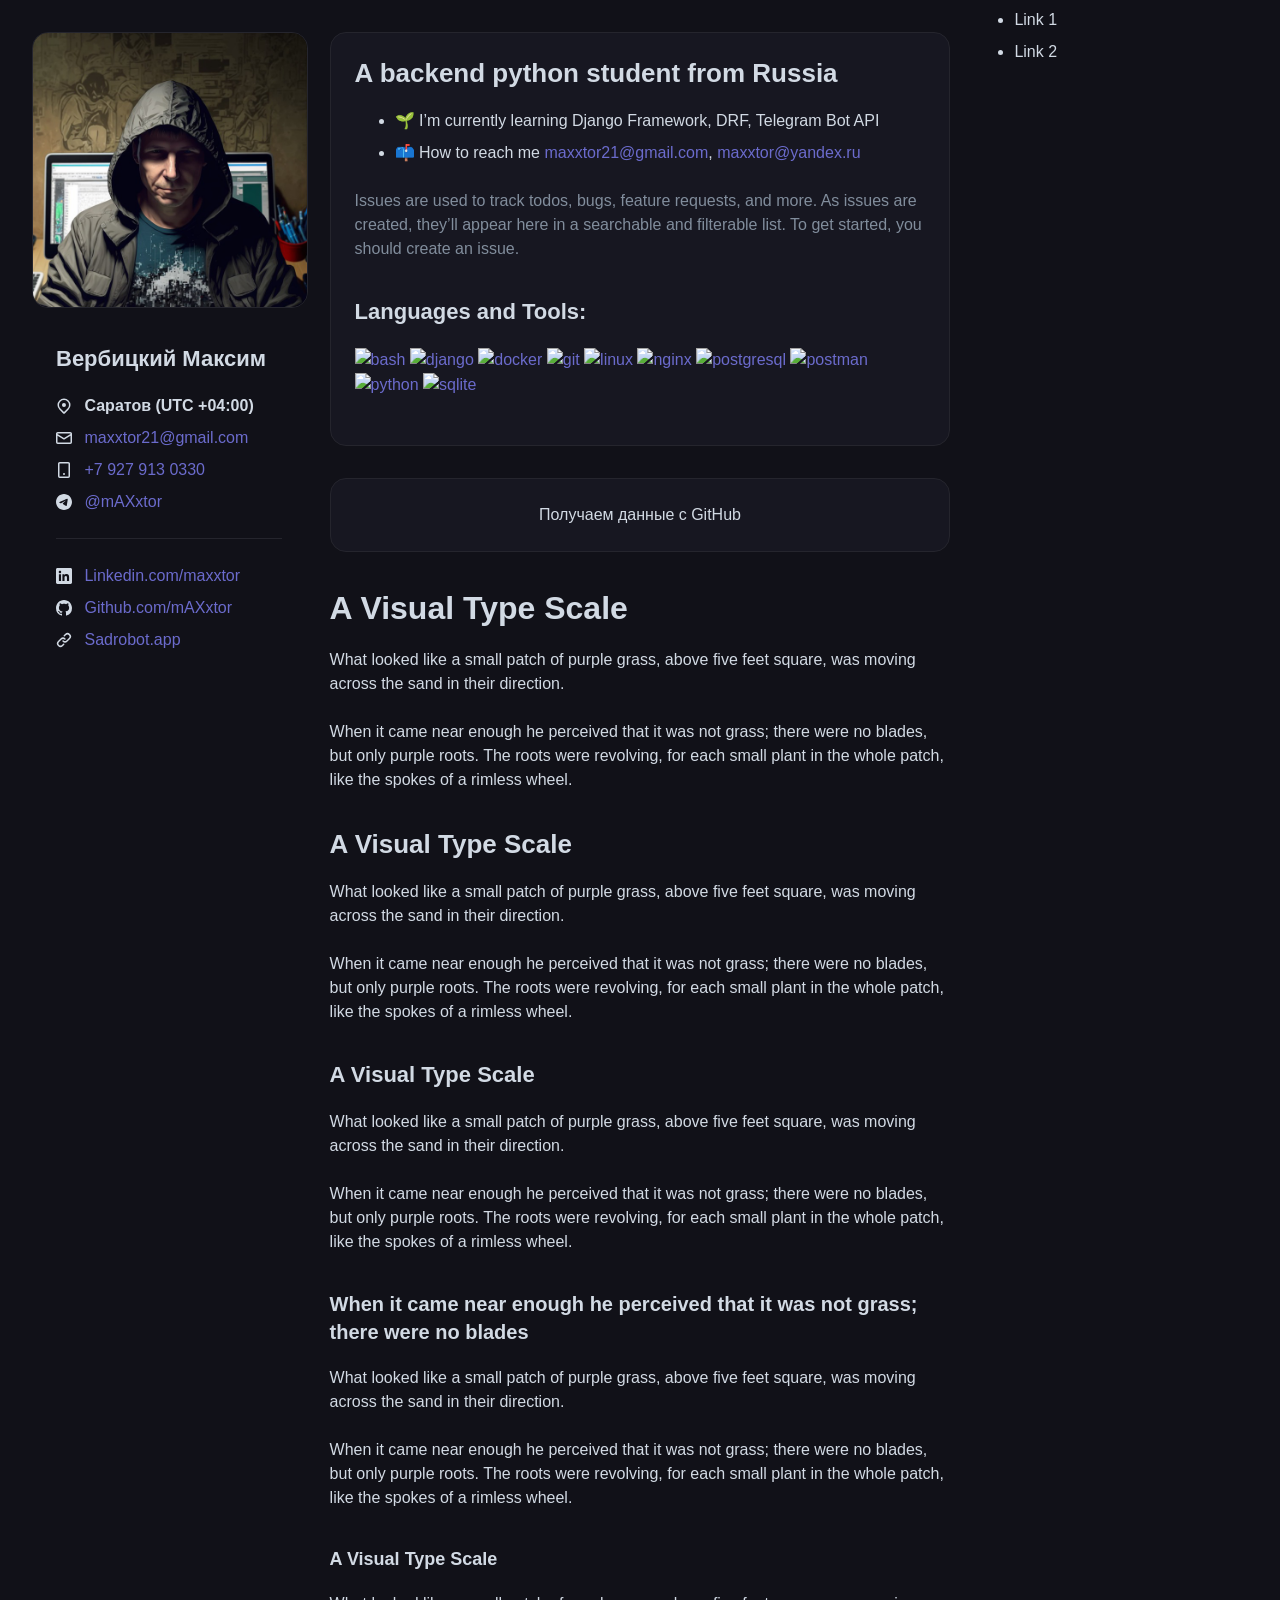
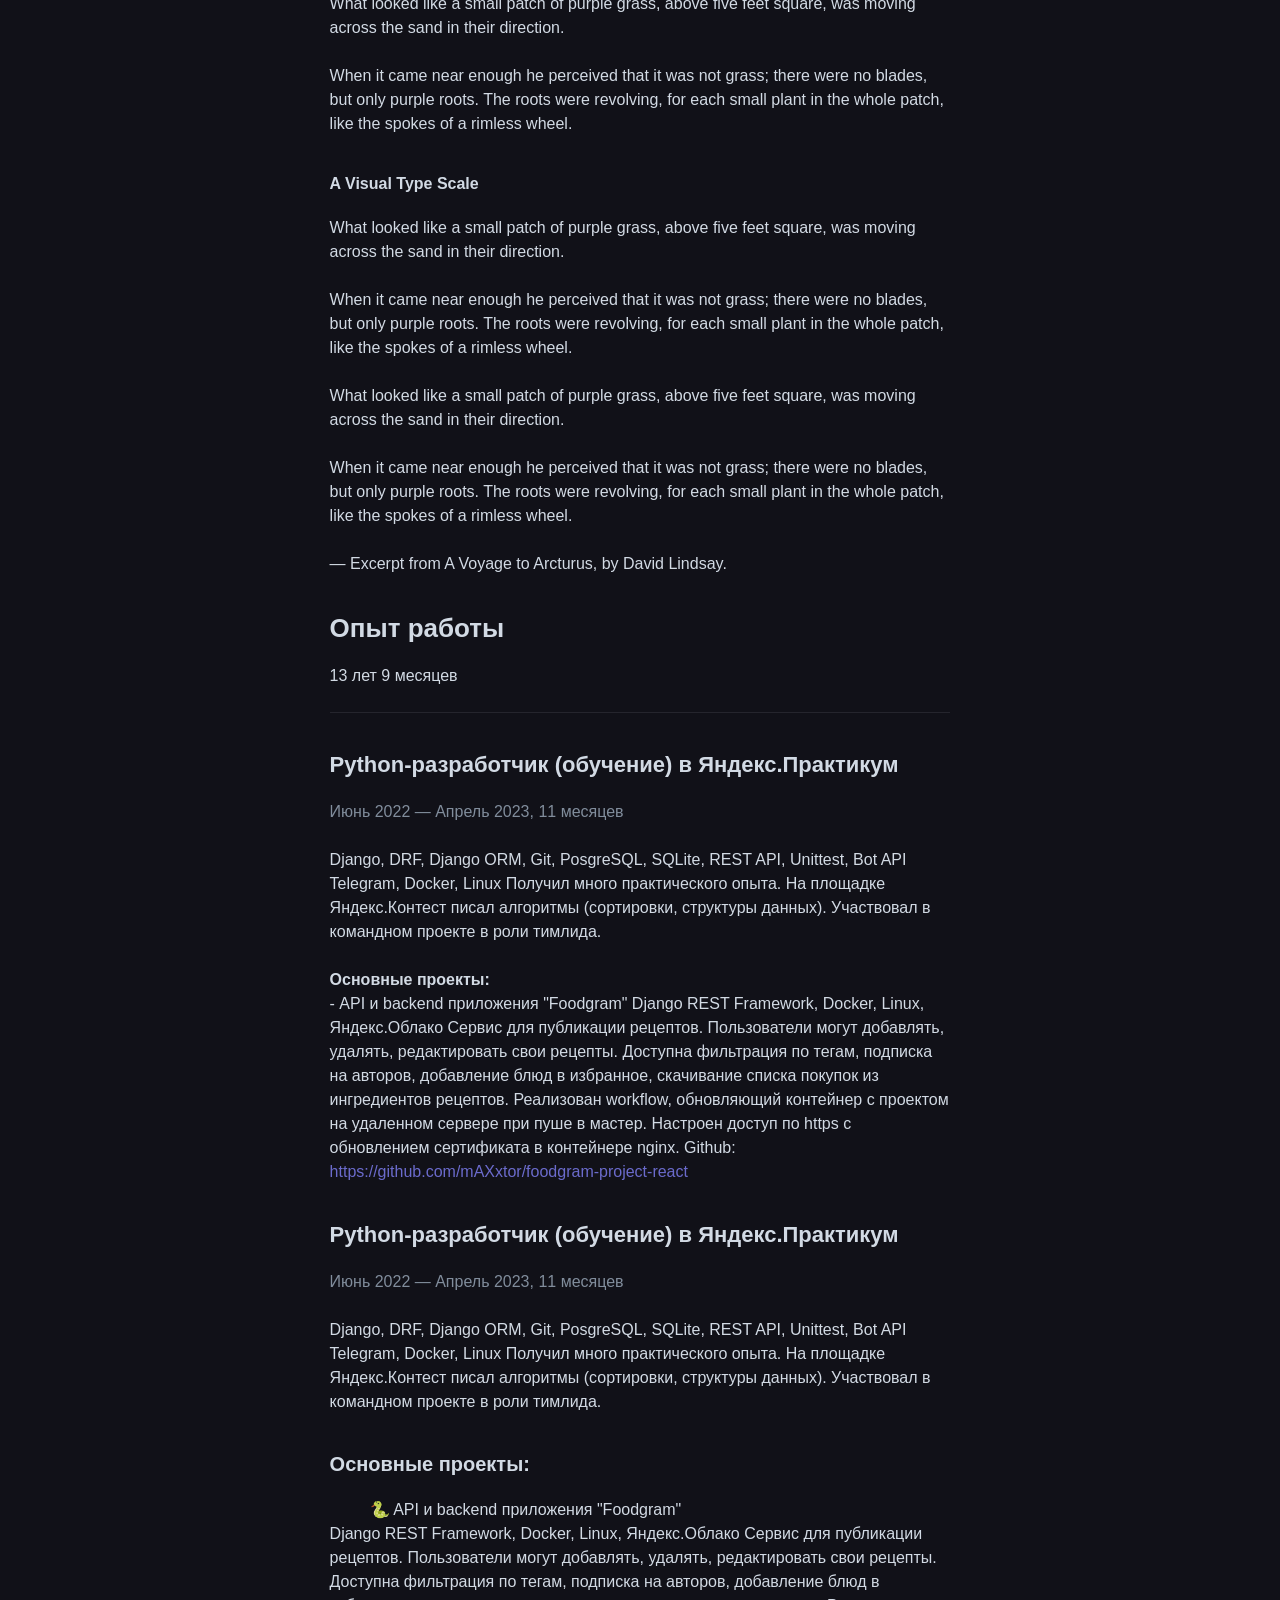
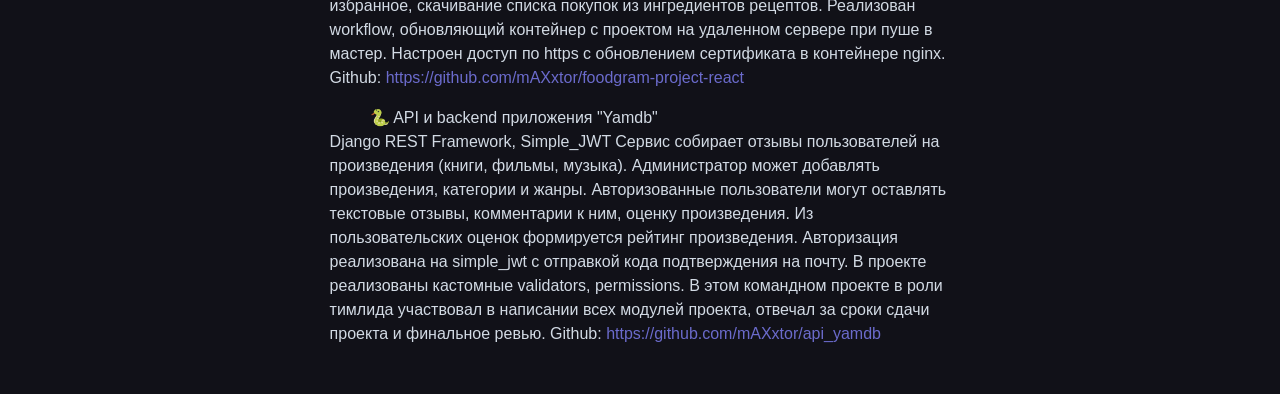
==== commit ed0ec8fc: "vcard improvements and icons" ====
--- a/static-html/cv.html
+++ b/static-html/cv.html
@@ -27,49 +27,49 @@
             <h3>Вербицкий Максим</h3>
           </li>
           <li class="vcard-detail">
-            <svg viewBox="0 0 16 16" width="16" height="16">
+            <svg viewBox="0 0 16 16" width="16" height="16" xmlns="http://www.w3.org/2000/svg">
               <path d="m12.596 11.596-3.535 3.536a1.5 1.5 0 0 1-2.122 0l-3.535-3.536a6.5 6.5 0 1 1 9.192-9.193 6.5 6.5 0 0 1 0 9.193Zm-1.06-8.132v-.001a5 5 0 1 0-7.072 7.072L8 14.07l3.536-3.534a5 5 0 0 0 0-7.072ZM8 9a2 2 0 1 1-.001-3.999A2 2 0 0 1 8 9Z"></path>
             </svg>
             <span class="p-label"><b>Саратов  (UTC +04:00)</b></span>
           </li>
           <li class="vcard-detail">
-            <svg viewBox="0 0 16 16" width="16" height="16">
+            <svg viewBox="0 0 16 16" width="16" height="16" xmlns="http://www.w3.org/2000/svg">
               <path d="M1.75 2h12.5c.966 0 1.75.784 1.75 1.75v8.5A1.75 1.75 0 0 1 14.25 14H1.75A1.75 1.75 0 0 1 0 12.25v-8.5C0 2.784.784 2 1.75 2ZM1.5 12.251c0 .138.112.25.25.25h12.5a.25.25 0 0 0 .25-.25V5.809L8.38 9.397a.75.75 0 0 1-.76 0L1.5 5.809v6.442Zm13-8.181v-.32a.25.25 0 0 0-.25-.25H1.75a.25.25 0 0 0-.25.25v.32L8 7.88Z"></path>
             </svg>
             <a href="mailto:maxxtor21@gmail.com">maxxtor21@gmail.com</a>
           </li>
           <li class="vcard-detail">
-            <svg viewBox="0 0 16 16" width="16" height="16">
+            <svg viewBox="0 0 16 16" width="16" height="16" xmlns="http://www.w3.org/2000/svg">
+              <path d="M3.75 0h8.5C13.216 0 14 .784 14 1.75v12.5A1.75 1.75 0 0 1 12.25 16h-8.5A1.75 1.75 0 0 1 2 14.25V1.75C2 .784 2.784 0 3.75 0ZM3.5 1.75v12.5c0 .138.112.25.25.25h8.5a.25.25 0 0 0 .25-.25V1.75a.25.25 0 0 0-.25-.25h-8.5a.25.25 0 0 0-.25.25ZM8 13a1 1 0 1 1 0-2 1 1 0 0 1 0 2Z"/>
+            </svg>
+            <a href="tel:+79279130330">+7 927 913 0330</a>
+          </li>
+          <li class="vcard-detail">
+            <svg width="16" height="16" viewBox="0 0 16 16" xmlns="http://www.w3.org/2000/svg">
+              <path d="M16 8C16 12.4183 12.4183 16 8 16C3.58172 16 0 12.4183 0 8C0 3.58172 3.58172 0 8 0C12.4183 0 16 3.58172 16 8ZM8.28709 5.90587C7.50897 6.22952 5.95383 6.89938 3.62167 7.91547C3.24296 8.06607 3.04458 8.2134 3.02652 8.35746C2.996 8.60092 3.30088 8.69679 3.71606 8.82734C3.77253 8.8451 3.83104 8.8635 3.89103 8.883C4.2995 9.01577 4.84896 9.17111 5.1346 9.17728C5.3937 9.18288 5.68289 9.07606 6.00217 8.85682C8.18118 7.38592 9.30599 6.64246 9.37661 6.62643C9.42643 6.61513 9.49547 6.60091 9.54225 6.64248C9.58903 6.68406 9.58443 6.7628 9.57947 6.78392C9.54927 6.91268 8.3525 8.02531 7.73316 8.6011C7.54008 8.78061 7.40312 8.90794 7.37513 8.93701C7.31241 9.00215 7.24849 9.06377 7.18706 9.12299C6.80758 9.48881 6.52301 9.76314 7.20282 10.2111C7.5295 10.4264 7.79091 10.6044 8.05171 10.782C8.33652 10.976 8.6206 11.1694 8.98815 11.4104C9.08179 11.4718 9.17122 11.5355 9.25833 11.5976C9.58979 11.8339 9.88757 12.0462 10.2555 12.0123C10.4692 11.9927 10.69 11.7917 10.8022 11.1922C11.0672 9.77535 11.5882 6.70556 11.7086 5.44057C11.7191 5.32974 11.7058 5.1879 11.6952 5.12564C11.6845 5.06337 11.6623 4.97466 11.5813 4.90899C11.4855 4.83121 11.3375 4.81481 11.2713 4.81597C10.9704 4.82128 10.5088 4.9818 8.28709 5.90587Z" />
+            </svg>
+            <a href="https://t.me/mAXxtor" target="_blank">@mAXxtor</a>
+          </li>
+        </ul>
+        <hr>
+        <ul class="vcard-details">
+          <li class="vcard-detail">
+            <svg viewBox="0 0 16 16" width="16" height="16" xmlns="http://www.w3.org/2000/svg">
+                <path d="M14.5455 0H1.45455C0.650909 0 0 0.650909 0 1.45455V14.5455C0 15.3491 0.650909 16 1.45455 16H14.5455C15.3491 16 16 15.3491 16 14.5455V1.45455C16 0.650909 15.3491 0 14.5455 0ZM5.05746 13.0909H2.912V6.18764H5.05746V13.0909ZM3.96291 5.20073C3.27127 5.20073 2.712 4.64 2.712 3.94982C2.712 3.25964 3.272 2.69964 3.96291 2.69964C4.65236 2.69964 5.21309 3.26036 5.21309 3.94982C5.21309 4.64 4.65236 5.20073 3.96291 5.20073ZM13.0938 13.0909H10.9498V9.73382C10.9498 8.93309 10.9353 7.90327 9.83491 7.90327C8.71855 7.90327 8.54691 8.77527 8.54691 9.67564V13.0909H6.40291V6.18764H8.46109V7.13091H8.49018C8.77673 6.58836 9.47636 6.016 10.52 6.016C12.6924 6.016 13.0938 7.44582 13.0938 9.30473V13.0909V13.0909Z"/>
+            </svg>
+            <a href="https://www.linkedin.com/in/maxxtor/" target="_blank">Linkedin.com/maxxtor</a>
+          </li>
+          <li class="vcard-detail">
+            <svg viewBox="0 0 16 16" width="16" height="16" xmlns="http://www.w3.org/2000/svg">
+              <path d="M8 0c4.42 0 8 3.58 8 8a8.013 8.013 0 0 1-5.45 7.59c-.4.08-.55-.17-.55-.38 0-.27.01-1.13.01-2.2 0-.75-.25-1.23-.54-1.48 1.78-.2 3.65-.88 3.65-3.95 0-.88-.31-1.59-.82-2.15.08-.2.36-1.02-.08-2.12 0 0-.67-.22-2.2.82-.64-.18-1.32-.27-2-.27-.68 0-1.36.09-2 .27-1.53-1.03-2.2-.82-2.2-.82-.44 1.1-.16 1.92-.08 2.12-.51.56-.82 1.28-.82 2.15 0 3.06 1.86 3.75 3.64 3.95-.23.2-.44.55-.51 1.07-.46.21-1.61.55-2.33-.66-.15-.24-.6-.83-1.23-.82-.67.01-.27.38.01.53.34.19.73.9.82 1.13.16.45.68 1.31 2.69.94 0 .67.01 1.3.01 1.49 0 .21-.15.45-.55.38A7.995 7.995 0 0 1 0 8c0-4.42 3.58-8 8-8Z"/>
+            </svg>
+            <a href="https://github.com/mAXxtor" target="_blank">Github.com/mAXxtor</a>
+          </li>
+          <li class="vcard-detail">
+            <svg viewBox="0 0 16 16" width="16" height="16" xmlns="http://www.w3.org/2000/svg">
               <path d="m7.775 3.275 1.25-1.25a3.5 3.5 0 1 1 4.95 4.95l-2.5 2.5a3.5 3.5 0 0 1-4.95 0 .751.751 0 0 1 .018-1.042.751.751 0 0 1 1.042-.018 1.998 1.998 0 0 0 2.83 0l2.5-2.5a2.002 2.002 0 0 0-2.83-2.83l-1.25 1.25a.751.751 0 0 1-1.042-.018.751.751 0 0 1-.018-1.042Zm-4.69 9.64a1.998 1.998 0 0 0 2.83 0l1.25-1.25a.751.751 0 0 1 1.042.018.751.751 0 0 1 .018 1.042l-1.25 1.25a3.5 3.5 0 1 1-4.95-4.95l2.5-2.5a3.5 3.5 0 0 1 4.95 0 .751.751 0 0 1-.018 1.042.751.751 0 0 1-1.042.018 1.998 1.998 0 0 0-2.83 0l-2.5 2.5a1.998 1.998 0 0 0 0 2.83Z"></path>
             </svg>
-            Telegram: <a href="https://t.me/mAXxtor">@mAXxtor</a>
-          </li>
-          <li class="vcard-detail">
-            <svg viewBox="0 0 16 16" width="16" height="16" >
-              <path d="M3.75 0h8.5C13.216 0 14 .784 14 1.75v12.5A1.75 1.75 0 0 1 12.25 16h-8.5A1.75 1.75 0 0 1 2 14.25V1.75C2 .784 2.784 0 3.75 0ZM3.5 1.75v12.5c0 .138.112.25.25.25h8.5a.25.25 0 0 0 .25-.25V1.75a.25.25 0 0 0-.25-.25h-8.5a.25.25 0 0 0-.25.25ZM8 13a1 1 0 1 1 0-2 1 1 0 0 1 0 2Z"/>
-            </svg>
-            <a href="tel:+79279130330">+7 927 913 0330</a>
-          </li>
-          <li><hr></li>
-          <li class="vcard-detail">
-            <svg viewBox="0 0 16 16" width="16" height="16">
-              <g clip-path="url(#clip0_202_91845)">
-                <path d="M14.5455 0H1.45455C0.650909 0 0 0.650909 0 1.45455V14.5455C0 15.3491 0.650909 16 1.45455 16H14.5455C15.3491 16 16 15.3491 16 14.5455V1.45455C16 0.650909 15.3491 0 14.5455 0ZM5.05746 13.0909H2.912V6.18764H5.05746V13.0909ZM3.96291 5.20073C3.27127 5.20073 2.712 4.64 2.712 3.94982C2.712 3.25964 3.272 2.69964 3.96291 2.69964C4.65236 2.69964 5.21309 3.26036 5.21309 3.94982C5.21309 4.64 4.65236 5.20073 3.96291 5.20073ZM13.0938 13.0909H10.9498V9.73382C10.9498 8.93309 10.9353 7.90327 9.83491 7.90327C8.71855 7.90327 8.54691 8.77527 8.54691 9.67564V13.0909H6.40291V6.18764H8.46109V7.13091H8.49018C8.77673 6.58836 9.47636 6.016 10.52 6.016C12.6924 6.016 13.0938 7.44582 13.0938 9.30473V13.0909V13.0909Z" fill="currentColor"></path>
-              </g>
-            </svg>
-            <a href="https://www.linkedin.com/in/maxxtor/">In/maxxtor</a>
-          </li>
-          <li class="vcard-detail">
-            <svg viewBox="0 0 16 16" width="16" height="16">
-              <path d="m7.775 3.275 1.25-1.25a3.5 3.5 0 1 1 4.95 4.95l-2.5 2.5a3.5 3.5 0 0 1-4.95 0 .751.751 0 0 1 .018-1.042.751.751 0 0 1 1.042-.018 1.998 1.998 0 0 0 2.83 0l2.5-2.5a2.002 2.002 0 0 0-2.83-2.83l-1.25 1.25a.751.751 0 0 1-1.042-.018.751.751 0 0 1-.018-1.042Zm-4.69 9.64a1.998 1.998 0 0 0 2.83 0l1.25-1.25a.751.751 0 0 1 1.042.018.751.751 0 0 1 .018 1.042l-1.25 1.25a3.5 3.5 0 1 1-4.95-4.95l2.5-2.5a3.5 3.5 0 0 1 4.95 0 .751.751 0 0 1-.018 1.042.751.751 0 0 1-1.042.018 1.998 1.998 0 0 0-2.83 0l-2.5 2.5a1.998 1.998 0 0 0 0 2.83Z"></path>
-            </svg>
-            <a href="http://sadrobot.app">sadrobot.app</a>
-          </li>
-          <li class="vcard-detail">
-            <svg viewBox="0 0 16 16" width="16" height="16">
-              <path d="m7.775 3.275 1.25-1.25a3.5 3.5 0 1 1 4.95 4.95l-2.5 2.5a3.5 3.5 0 0 1-4.95 0 .751.751 0 0 1 .018-1.042.751.751 0 0 1 1.042-.018 1.998 1.998 0 0 0 2.83 0l2.5-2.5a2.002 2.002 0 0 0-2.83-2.83l-1.25 1.25a.751.751 0 0 1-1.042-.018.751.751 0 0 1-.018-1.042Zm-4.69 9.64a1.998 1.998 0 0 0 2.83 0l1.25-1.25a.751.751 0 0 1 1.042.018.751.751 0 0 1 .018 1.042l-1.25 1.25a3.5 3.5 0 1 1-4.95-4.95l2.5-2.5a3.5 3.5 0 0 1 4.95 0 .751.751 0 0 1-.018 1.042.751.751 0 0 1-1.042.018 1.998 1.998 0 0 0-2.83 0l-2.5 2.5a1.998 1.998 0 0 0 0 2.83Z"></path>
-            </svg>
-            <a href="https://github.com/mAXxtor">github.com/mAXxtor</a>
+            <a href="http://sadrobot.app" target="_blank">Sadrobot.app</a>
           </li>
         </ul>
       </div>
--- a/static-html/cv.css
+++ b/static-html/cv.css
@@ -239,8 +239,13 @@
     top: 1.5rem;
   }
 
+  .vcard hr {
+    margin: 1.5rem;
+  }
+
   .vcard-details {
-    padding: 0 1.5rem;
+    margin: 0;
+    padding: 0 0 0 1.5rem;
     list-style: none;
   }
 
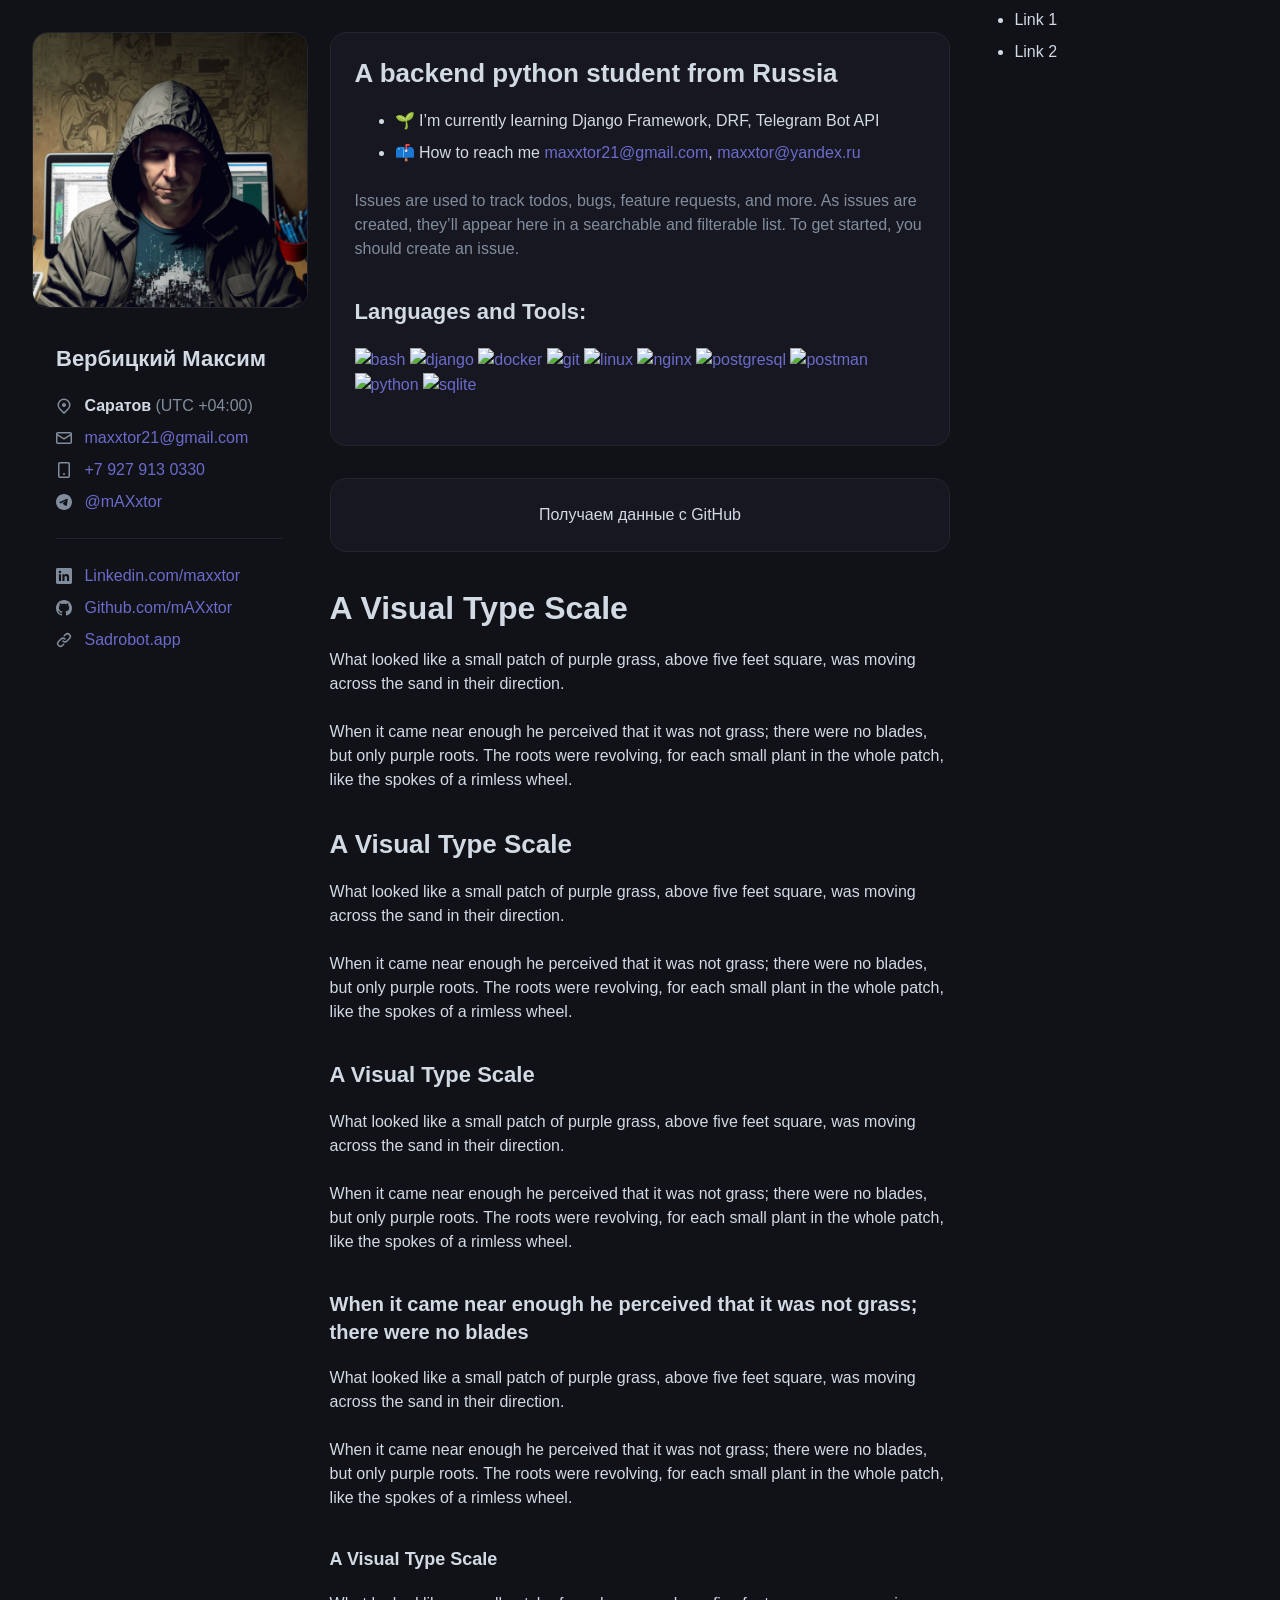
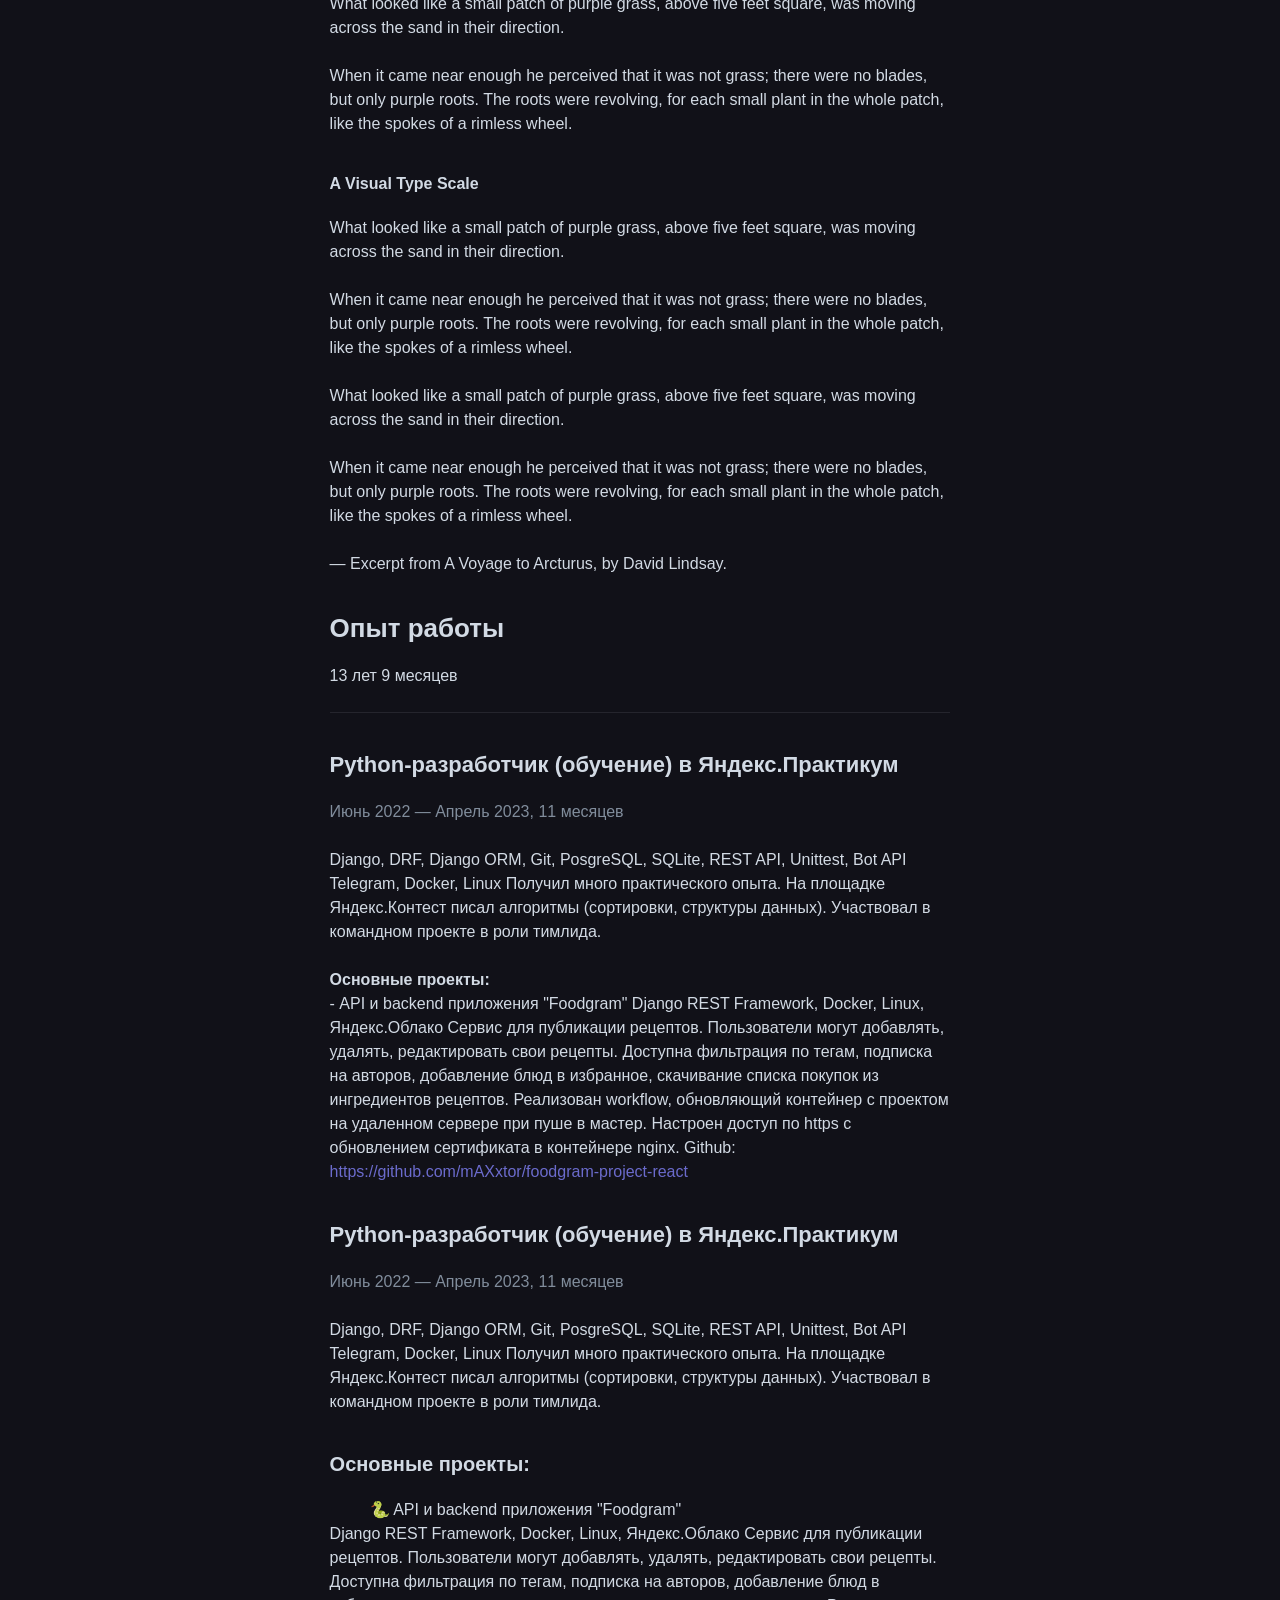
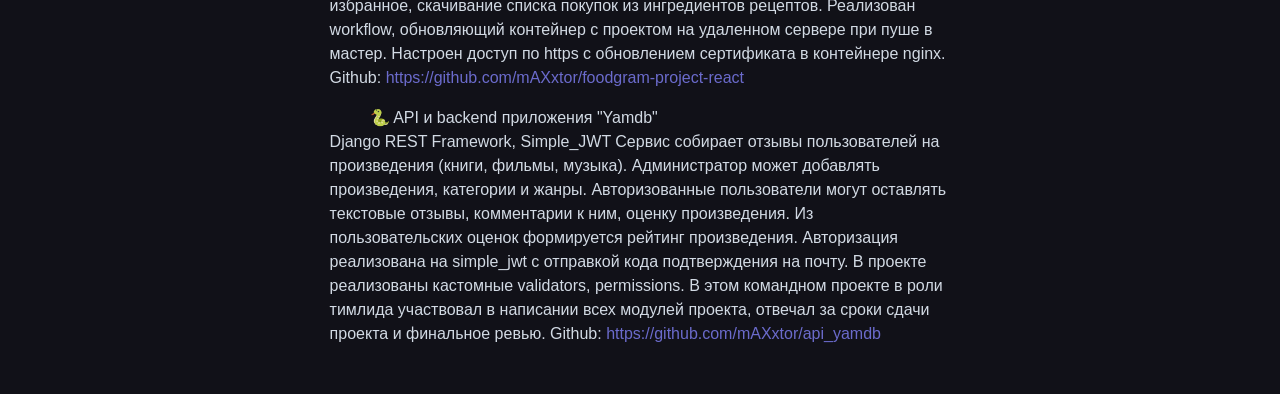
==== commit be908529: "changed column order" ====
--- a/static-html/cv.html
+++ b/static-html/cv.html
@@ -19,68 +19,9 @@
 </head>
 <body>
   <div class="grid-container">
-    <aside>
-      <div class="vcard">
-        <img class="vcard-photo" src="photo.jpg" alt="Max Verbitsky">
-        <ul class="vcard-details">
-          <li class="vcard-detail">
-            <h3>Вербицкий Максим</h3>
-          </li>
-          <li class="vcard-detail">
-            <svg viewBox="0 0 16 16" width="16" height="16" xmlns="http://www.w3.org/2000/svg">
-              <path d="m12.596 11.596-3.535 3.536a1.5 1.5 0 0 1-2.122 0l-3.535-3.536a6.5 6.5 0 1 1 9.192-9.193 6.5 6.5 0 0 1 0 9.193Zm-1.06-8.132v-.001a5 5 0 1 0-7.072 7.072L8 14.07l3.536-3.534a5 5 0 0 0 0-7.072ZM8 9a2 2 0 1 1-.001-3.999A2 2 0 0 1 8 9Z"></path>
-            </svg>
-            <span class="p-label"><b>Саратов  (UTC +04:00)</b></span>
-          </li>
-          <li class="vcard-detail">
-            <svg viewBox="0 0 16 16" width="16" height="16" xmlns="http://www.w3.org/2000/svg">
-              <path d="M1.75 2h12.5c.966 0 1.75.784 1.75 1.75v8.5A1.75 1.75 0 0 1 14.25 14H1.75A1.75 1.75 0 0 1 0 12.25v-8.5C0 2.784.784 2 1.75 2ZM1.5 12.251c0 .138.112.25.25.25h12.5a.25.25 0 0 0 .25-.25V5.809L8.38 9.397a.75.75 0 0 1-.76 0L1.5 5.809v6.442Zm13-8.181v-.32a.25.25 0 0 0-.25-.25H1.75a.25.25 0 0 0-.25.25v.32L8 7.88Z"></path>
-            </svg>
-            <a href="mailto:maxxtor21@gmail.com">maxxtor21@gmail.com</a>
-          </li>
-          <li class="vcard-detail">
-            <svg viewBox="0 0 16 16" width="16" height="16" xmlns="http://www.w3.org/2000/svg">
-              <path d="M3.75 0h8.5C13.216 0 14 .784 14 1.75v12.5A1.75 1.75 0 0 1 12.25 16h-8.5A1.75 1.75 0 0 1 2 14.25V1.75C2 .784 2.784 0 3.75 0ZM3.5 1.75v12.5c0 .138.112.25.25.25h8.5a.25.25 0 0 0 .25-.25V1.75a.25.25 0 0 0-.25-.25h-8.5a.25.25 0 0 0-.25.25ZM8 13a1 1 0 1 1 0-2 1 1 0 0 1 0 2Z"/>
-            </svg>
-            <a href="tel:+79279130330">+7 927 913 0330</a>
-          </li>
-          <li class="vcard-detail">
-            <svg width="16" height="16" viewBox="0 0 16 16" xmlns="http://www.w3.org/2000/svg">
-              <path d="M16 8C16 12.4183 12.4183 16 8 16C3.58172 16 0 12.4183 0 8C0 3.58172 3.58172 0 8 0C12.4183 0 16 3.58172 16 8ZM8.28709 5.90587C7.50897 6.22952 5.95383 6.89938 3.62167 7.91547C3.24296 8.06607 3.04458 8.2134 3.02652 8.35746C2.996 8.60092 3.30088 8.69679 3.71606 8.82734C3.77253 8.8451 3.83104 8.8635 3.89103 8.883C4.2995 9.01577 4.84896 9.17111 5.1346 9.17728C5.3937 9.18288 5.68289 9.07606 6.00217 8.85682C8.18118 7.38592 9.30599 6.64246 9.37661 6.62643C9.42643 6.61513 9.49547 6.60091 9.54225 6.64248C9.58903 6.68406 9.58443 6.7628 9.57947 6.78392C9.54927 6.91268 8.3525 8.02531 7.73316 8.6011C7.54008 8.78061 7.40312 8.90794 7.37513 8.93701C7.31241 9.00215 7.24849 9.06377 7.18706 9.12299C6.80758 9.48881 6.52301 9.76314 7.20282 10.2111C7.5295 10.4264 7.79091 10.6044 8.05171 10.782C8.33652 10.976 8.6206 11.1694 8.98815 11.4104C9.08179 11.4718 9.17122 11.5355 9.25833 11.5976C9.58979 11.8339 9.88757 12.0462 10.2555 12.0123C10.4692 11.9927 10.69 11.7917 10.8022 11.1922C11.0672 9.77535 11.5882 6.70556 11.7086 5.44057C11.7191 5.32974 11.7058 5.1879 11.6952 5.12564C11.6845 5.06337 11.6623 4.97466 11.5813 4.90899C11.4855 4.83121 11.3375 4.81481 11.2713 4.81597C10.9704 4.82128 10.5088 4.9818 8.28709 5.90587Z" />
-            </svg>
-            <a href="https://t.me/mAXxtor" target="_blank">@mAXxtor</a>
-          </li>
-        </ul>
-        <hr>
-        <ul class="vcard-details">
-          <li class="vcard-detail">
-            <svg viewBox="0 0 16 16" width="16" height="16" xmlns="http://www.w3.org/2000/svg">
-                <path d="M14.5455 0H1.45455C0.650909 0 0 0.650909 0 1.45455V14.5455C0 15.3491 0.650909 16 1.45455 16H14.5455C15.3491 16 16 15.3491 16 14.5455V1.45455C16 0.650909 15.3491 0 14.5455 0ZM5.05746 13.0909H2.912V6.18764H5.05746V13.0909ZM3.96291 5.20073C3.27127 5.20073 2.712 4.64 2.712 3.94982C2.712 3.25964 3.272 2.69964 3.96291 2.69964C4.65236 2.69964 5.21309 3.26036 5.21309 3.94982C5.21309 4.64 4.65236 5.20073 3.96291 5.20073ZM13.0938 13.0909H10.9498V9.73382C10.9498 8.93309 10.9353 7.90327 9.83491 7.90327C8.71855 7.90327 8.54691 8.77527 8.54691 9.67564V13.0909H6.40291V6.18764H8.46109V7.13091H8.49018C8.77673 6.58836 9.47636 6.016 10.52 6.016C12.6924 6.016 13.0938 7.44582 13.0938 9.30473V13.0909V13.0909Z"/>
-            </svg>
-            <a href="https://www.linkedin.com/in/maxxtor/" target="_blank">Linkedin.com/maxxtor</a>
-          </li>
-          <li class="vcard-detail">
-            <svg viewBox="0 0 16 16" width="16" height="16" xmlns="http://www.w3.org/2000/svg">
-              <path d="M8 0c4.42 0 8 3.58 8 8a8.013 8.013 0 0 1-5.45 7.59c-.4.08-.55-.17-.55-.38 0-.27.01-1.13.01-2.2 0-.75-.25-1.23-.54-1.48 1.78-.2 3.65-.88 3.65-3.95 0-.88-.31-1.59-.82-2.15.08-.2.36-1.02-.08-2.12 0 0-.67-.22-2.2.82-.64-.18-1.32-.27-2-.27-.68 0-1.36.09-2 .27-1.53-1.03-2.2-.82-2.2-.82-.44 1.1-.16 1.92-.08 2.12-.51.56-.82 1.28-.82 2.15 0 3.06 1.86 3.75 3.64 3.95-.23.2-.44.55-.51 1.07-.46.21-1.61.55-2.33-.66-.15-.24-.6-.83-1.23-.82-.67.01-.27.38.01.53.34.19.73.9.82 1.13.16.45.68 1.31 2.69.94 0 .67.01 1.3.01 1.49 0 .21-.15.45-.55.38A7.995 7.995 0 0 1 0 8c0-4.42 3.58-8 8-8Z"/>
-            </svg>
-            <a href="https://github.com/mAXxtor" target="_blank">Github.com/mAXxtor</a>
-          </li>
-          <li class="vcard-detail">
-            <svg viewBox="0 0 16 16" width="16" height="16" xmlns="http://www.w3.org/2000/svg">
-              <path d="m7.775 3.275 1.25-1.25a3.5 3.5 0 1 1 4.95 4.95l-2.5 2.5a3.5 3.5 0 0 1-4.95 0 .751.751 0 0 1 .018-1.042.751.751 0 0 1 1.042-.018 1.998 1.998 0 0 0 2.83 0l2.5-2.5a2.002 2.002 0 0 0-2.83-2.83l-1.25 1.25a.751.751 0 0 1-1.042-.018.751.751 0 0 1-.018-1.042Zm-4.69 9.64a1.998 1.998 0 0 0 2.83 0l1.25-1.25a.751.751 0 0 1 1.042.018.751.751 0 0 1 .018 1.042l-1.25 1.25a3.5 3.5 0 1 1-4.95-4.95l2.5-2.5a3.5 3.5 0 0 1 4.95 0 .751.751 0 0 1-.018 1.042.751.751 0 0 1-1.042.018 1.998 1.998 0 0 0-2.83 0l-2.5 2.5a1.998 1.998 0 0 0 0 2.83Z"></path>
-            </svg>
-            <a href="http://sadrobot.app" target="_blank">Sadrobot.app</a>
-          </li>
-        </ul>
-      </div>
-    </aside>
     <main>
-      <!-- <h1>CV Template</h1> -->
-      <!-- Readme section -->
       <section class="readme surface">
-        
         <h2>A backend python student from Russia</h2>
-        
         <ul>
           <li>🌱&nbsp;I’m currently learning Django Framework, DRF, Telegram Bot API</li>
           <li>📫&nbsp;How to reach me <a href="mailto:maxxtor21@gmail.com">maxxtor21@gmail.com</a>, <a href="mailto:maxxtor@yandex.ru">maxxtor@yandex.ru</a></li>
@@ -233,6 +174,61 @@
         </article>
       </section>
     </main>
+    <aside>
+      <div class="vcard">
+        <img class="vcard-photo" src="photo.jpg" alt="Max Verbitsky">
+        <ul class="vcard-details">
+          <li class="vcard-detail">
+            <h3>Вербицкий Максим</h3>
+          </li>
+          <li class="vcard-detail">
+            <svg viewBox="0 0 16 16" width="16" height="16" xmlns="http://www.w3.org/2000/svg">
+              <path d="m12.596 11.596-3.535 3.536a1.5 1.5 0 0 1-2.122 0l-3.535-3.536a6.5 6.5 0 1 1 9.192-9.193 6.5 6.5 0 0 1 0 9.193Zm-1.06-8.132v-.001a5 5 0 1 0-7.072 7.072L8 14.07l3.536-3.534a5 5 0 0 0 0-7.072ZM8 9a2 2 0 1 1-.001-3.999A2 2 0 0 1 8 9Z"></path>
+            </svg>
+            <span class="p-label"><b>Саратов</b> <span class="subdued">(UTC +04:00)</span>
+          </li>
+          <li class="vcard-detail">
+            <svg viewBox="0 0 16 16" width="16" height="16" xmlns="http://www.w3.org/2000/svg">
+              <path d="M1.75 2h12.5c.966 0 1.75.784 1.75 1.75v8.5A1.75 1.75 0 0 1 14.25 14H1.75A1.75 1.75 0 0 1 0 12.25v-8.5C0 2.784.784 2 1.75 2ZM1.5 12.251c0 .138.112.25.25.25h12.5a.25.25 0 0 0 .25-.25V5.809L8.38 9.397a.75.75 0 0 1-.76 0L1.5 5.809v6.442Zm13-8.181v-.32a.25.25 0 0 0-.25-.25H1.75a.25.25 0 0 0-.25.25v.32L8 7.88Z"></path>
+            </svg>
+            <a href="mailto:maxxtor21@gmail.com">maxxtor21@gmail.com</a>
+          </li>
+          <li class="vcard-detail">
+            <svg viewBox="0 0 16 16" width="16" height="16" xmlns="http://www.w3.org/2000/svg">
+              <path d="M3.75 0h8.5C13.216 0 14 .784 14 1.75v12.5A1.75 1.75 0 0 1 12.25 16h-8.5A1.75 1.75 0 0 1 2 14.25V1.75C2 .784 2.784 0 3.75 0ZM3.5 1.75v12.5c0 .138.112.25.25.25h8.5a.25.25 0 0 0 .25-.25V1.75a.25.25 0 0 0-.25-.25h-8.5a.25.25 0 0 0-.25.25ZM8 13a1 1 0 1 1 0-2 1 1 0 0 1 0 2Z"/>
+            </svg>
+            <a href="tel:+79279130330">+7 927 913 0330</a>
+          </li>
+          <li class="vcard-detail">
+            <svg width="16" height="16" viewBox="0 0 16 16" xmlns="http://www.w3.org/2000/svg">
+              <path d="M16 8C16 12.4183 12.4183 16 8 16C3.58172 16 0 12.4183 0 8C0 3.58172 3.58172 0 8 0C12.4183 0 16 3.58172 16 8ZM8.28709 5.90587C7.50897 6.22952 5.95383 6.89938 3.62167 7.91547C3.24296 8.06607 3.04458 8.2134 3.02652 8.35746C2.996 8.60092 3.30088 8.69679 3.71606 8.82734C3.77253 8.8451 3.83104 8.8635 3.89103 8.883C4.2995 9.01577 4.84896 9.17111 5.1346 9.17728C5.3937 9.18288 5.68289 9.07606 6.00217 8.85682C8.18118 7.38592 9.30599 6.64246 9.37661 6.62643C9.42643 6.61513 9.49547 6.60091 9.54225 6.64248C9.58903 6.68406 9.58443 6.7628 9.57947 6.78392C9.54927 6.91268 8.3525 8.02531 7.73316 8.6011C7.54008 8.78061 7.40312 8.90794 7.37513 8.93701C7.31241 9.00215 7.24849 9.06377 7.18706 9.12299C6.80758 9.48881 6.52301 9.76314 7.20282 10.2111C7.5295 10.4264 7.79091 10.6044 8.05171 10.782C8.33652 10.976 8.6206 11.1694 8.98815 11.4104C9.08179 11.4718 9.17122 11.5355 9.25833 11.5976C9.58979 11.8339 9.88757 12.0462 10.2555 12.0123C10.4692 11.9927 10.69 11.7917 10.8022 11.1922C11.0672 9.77535 11.5882 6.70556 11.7086 5.44057C11.7191 5.32974 11.7058 5.1879 11.6952 5.12564C11.6845 5.06337 11.6623 4.97466 11.5813 4.90899C11.4855 4.83121 11.3375 4.81481 11.2713 4.81597C10.9704 4.82128 10.5088 4.9818 8.28709 5.90587Z" />
+            </svg>
+            <a href="https://t.me/mAXxtor" target="_blank">@mAXxtor</a>
+          </li>
+        </ul>
+        <hr>
+        <ul class="vcard-details">
+          <li class="vcard-detail">
+            <svg viewBox="0 0 16 16" width="16" height="16" xmlns="http://www.w3.org/2000/svg">
+                <path d="M14.5455 0H1.45455C0.650909 0 0 0.650909 0 1.45455V14.5455C0 15.3491 0.650909 16 1.45455 16H14.5455C15.3491 16 16 15.3491 16 14.5455V1.45455C16 0.650909 15.3491 0 14.5455 0ZM5.05746 13.0909H2.912V6.18764H5.05746V13.0909ZM3.96291 5.20073C3.27127 5.20073 2.712 4.64 2.712 3.94982C2.712 3.25964 3.272 2.69964 3.96291 2.69964C4.65236 2.69964 5.21309 3.26036 5.21309 3.94982C5.21309 4.64 4.65236 5.20073 3.96291 5.20073ZM13.0938 13.0909H10.9498V9.73382C10.9498 8.93309 10.9353 7.90327 9.83491 7.90327C8.71855 7.90327 8.54691 8.77527 8.54691 9.67564V13.0909H6.40291V6.18764H8.46109V7.13091H8.49018C8.77673 6.58836 9.47636 6.016 10.52 6.016C12.6924 6.016 13.0938 7.44582 13.0938 9.30473V13.0909V13.0909Z"/>
+            </svg>
+            <a href="https://www.linkedin.com/in/maxxtor/" target="_blank">Linkedin.com/maxxtor</a>
+          </li>
+          <li class="vcard-detail">
+            <svg viewBox="0 0 16 16" width="16" height="16" xmlns="http://www.w3.org/2000/svg">
+              <path d="M8 0c4.42 0 8 3.58 8 8a8.013 8.013 0 0 1-5.45 7.59c-.4.08-.55-.17-.55-.38 0-.27.01-1.13.01-2.2 0-.75-.25-1.23-.54-1.48 1.78-.2 3.65-.88 3.65-3.95 0-.88-.31-1.59-.82-2.15.08-.2.36-1.02-.08-2.12 0 0-.67-.22-2.2.82-.64-.18-1.32-.27-2-.27-.68 0-1.36.09-2 .27-1.53-1.03-2.2-.82-2.2-.82-.44 1.1-.16 1.92-.08 2.12-.51.56-.82 1.28-.82 2.15 0 3.06 1.86 3.75 3.64 3.95-.23.2-.44.55-.51 1.07-.46.21-1.61.55-2.33-.66-.15-.24-.6-.83-1.23-.82-.67.01-.27.38.01.53.34.19.73.9.82 1.13.16.45.68 1.31 2.69.94 0 .67.01 1.3.01 1.49 0 .21-.15.45-.55.38A7.995 7.995 0 0 1 0 8c0-4.42 3.58-8 8-8Z"/>
+            </svg>
+            <a href="https://github.com/mAXxtor" target="_blank">Github.com/mAXxtor</a>
+          </li>
+          <li class="vcard-detail">
+            <svg viewBox="0 0 16 16" width="16" height="16" xmlns="http://www.w3.org/2000/svg">
+              <path d="m7.775 3.275 1.25-1.25a3.5 3.5 0 1 1 4.95 4.95l-2.5 2.5a3.5 3.5 0 0 1-4.95 0 .751.751 0 0 1 .018-1.042.751.751 0 0 1 1.042-.018 1.998 1.998 0 0 0 2.83 0l2.5-2.5a2.002 2.002 0 0 0-2.83-2.83l-1.25 1.25a.751.751 0 0 1-1.042-.018.751.751 0 0 1-.018-1.042Zm-4.69 9.64a1.998 1.998 0 0 0 2.83 0l1.25-1.25a.751.751 0 0 1 1.042.018.751.751 0 0 1 .018 1.042l-1.25 1.25a3.5 3.5 0 1 1-4.95-4.95l2.5-2.5a3.5 3.5 0 0 1 4.95 0 .751.751 0 0 1-.018 1.042.751.751 0 0 1-1.042.018 1.998 1.998 0 0 0-2.83 0l-2.5 2.5a1.998 1.998 0 0 0 0 2.83Z"></path>
+            </svg>
+            <a href="http://sadrobot.app" target="_blank">Sadrobot.app</a>
+          </li>
+        </ul>
+      </div>
+    </aside>
     <nav>
       <ul>
         <li>Link 1</li>
--- a/static-html/cv.css
+++ b/static-html/cv.css
@@ -220,7 +220,20 @@
     padding: 0 1.5rem;
     display: grid;
     grid-template-columns: 22.5% auto 22.5%;
+    grid-template-areas: "aside-col main-col nav-col";
     grid-gap: 1.5rem;
+  }
+
+  aside {
+    grid-area: aside-col;
+  }
+  
+  main {
+    grid-area: main-col;
+  }
+
+  nav {
+    grid-area: nav-col;    
   }
 
   .vcard-photo {
@@ -251,7 +264,7 @@
 
   .vcard-detail svg {
     margin-right: .5rem;
-    fill: var(--text);
+    fill: var(--text-subdued);
   }
 
   main { 
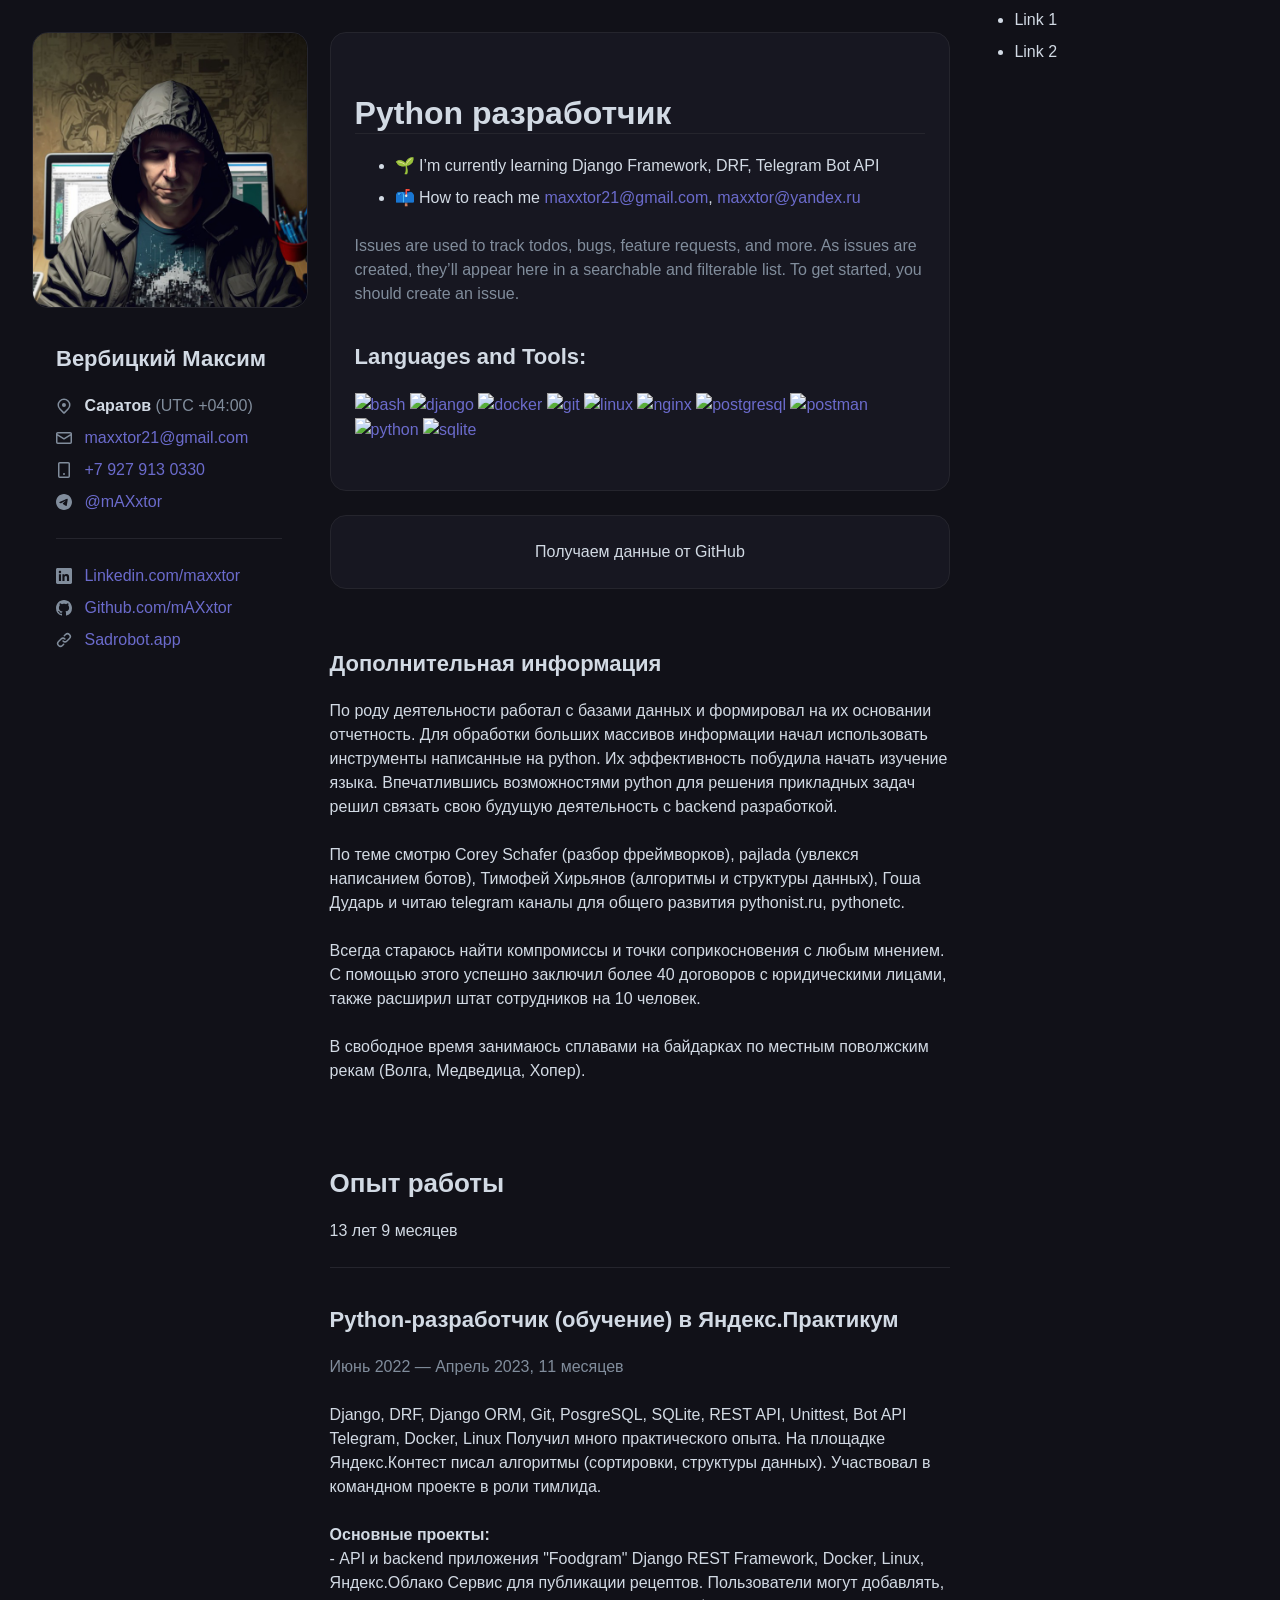
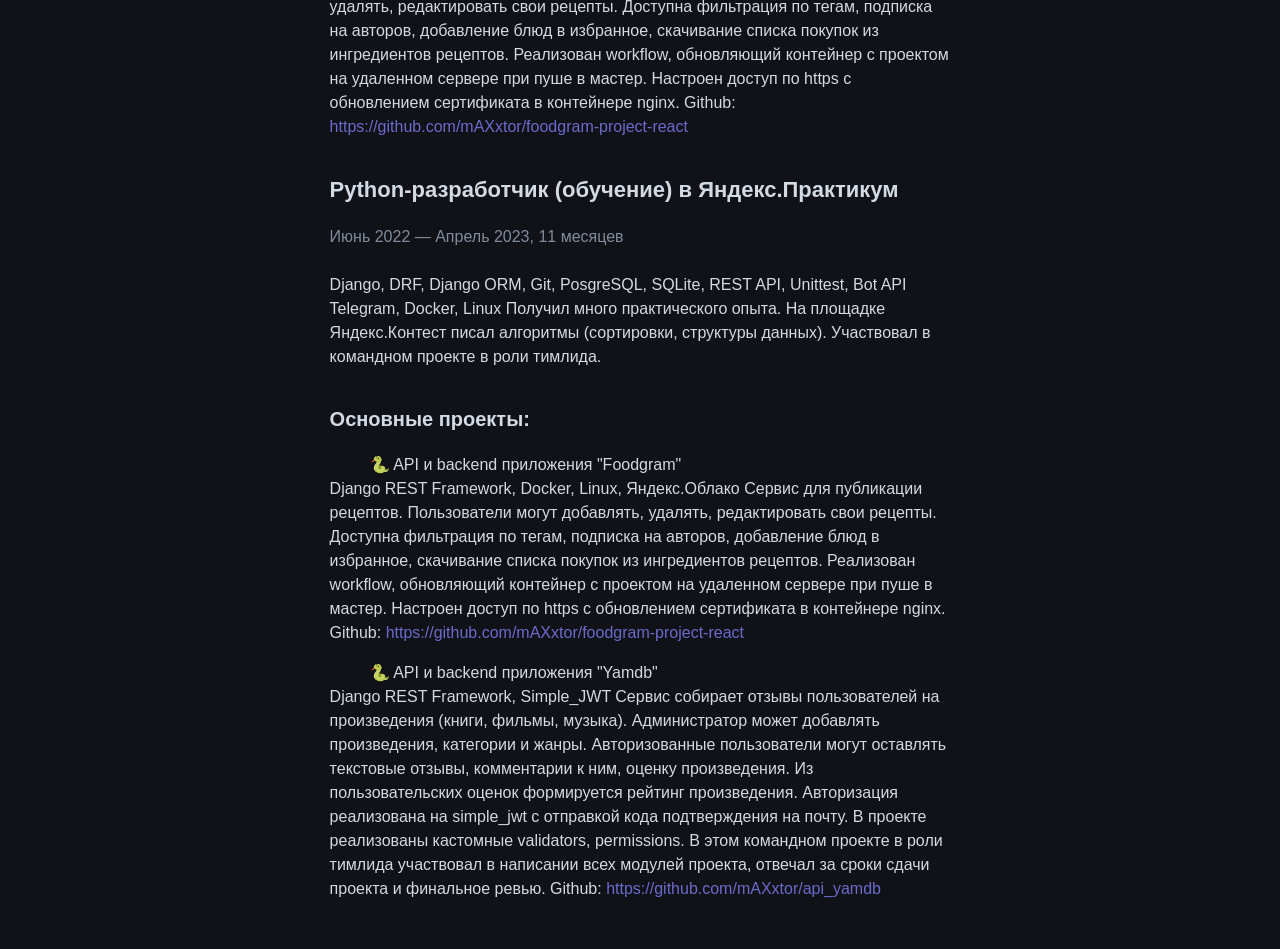
==== commit 5b384938: "added main sections" ====
--- a/static-html/cv.html
+++ b/static-html/cv.html
@@ -5,28 +5,23 @@
   <title>CV Template</title>
   <meta name="description" content="">
   <meta name="viewport" content="width=device-width, initial-scale=1">
-
   <link rel="icon" href="favicon.ico" sizes="any">
   <link rel="icon" href="icon.svg" type="image/svg+xml">
   <link rel="apple-touch-icon" href="icon.png">
-
   <link rel="stylesheet" href="normalize.css">
   <link rel="stylesheet" href="cv.css">
-
   <script type="application/javascript" src="github-calendar.min.js"></script>
-
   <meta name="theme-color" content="#fafafa">
 </head>
 <body>
   <div class="grid-container">
-    <main>
-      <section class="readme surface">
-        <h2>A backend python student from Russia</h2>
+    <main class="main-area">
+      <section class="section-readme surface">
+        <h1 class="desired-position">Python разработчик</h1>
         <ul>
           <li>🌱&nbsp;I’m currently learning Django Framework, DRF, Telegram Bot API</li>
           <li>📫&nbsp;How to reach me <a href="mailto:maxxtor21@gmail.com">maxxtor21@gmail.com</a>, <a href="mailto:maxxtor@yandex.ru">maxxtor@yandex.ru</a></li>
         </ul>
-
         <p class="subdued">Issues are used to track todos, bugs, feature requests, and more. As issues are created, they’ll appear here in a searchable and filterable list. To get started, you should create an issue.</p>
 
         <h3>Languages and Tools:</h3>
@@ -63,11 +58,37 @@
           </a>
         </p>
       </section>
-      <section class="github-calendar surface">
-        <!-- Loading stuff -->
-        Получаем данные с GitHub
-      </section>
-      <section>
+      <section class="section-github surface">
+        <div class="github-calendar">
+          Получаем данные от GitHub
+        </div>
+      </section>
+      <section class="section-additional">
+        <h3>Дополнительная информация</h3>
+        <p>По роду деятельности работал с базами данных и формировал на их основании отчетность.
+          Для обработки больших массивов информации начал использовать инструменты
+          написанные на python. Их эффективность побудила начать изучение языка.
+          Впечатлившись возможностями python для решения прикладных задач решил связать свою
+          будущую деятельность с backend разработкой.</p>
+  
+          <p>
+            По теме смотрю Corey Schafer (разбор фреймворков), pajlada (увлекся написанием ботов),
+            Тимофей Хирьянов (алгоритмы и структуры данных), Гоша Дударь и читаю telegram каналы
+            для общего развития pythonist.ru, pythonetc.
+          </p>
+  
+          <p>
+            Всегда стараюсь найти компромиссы и точки соприкосновения с любым мнением. С
+            помощью этого успешно заключил более 40 договоров с юридическими лицами, также
+            расширил штат сотрудников на 10 человек.
+          </p>
+  
+          <p>
+            В свободное время занимаюсь сплавами на байдарках по местным поволжским рекам
+            (Волга, Медведица, Хопер).
+          </p>
+      </section>
+      <section class="hidden">
         <h1>A Visual Type Scale</h1>
 
 <p>What looked like a small patch of purple grass, above five feet square, was moving across the sand in their direction.</p>
@@ -111,7 +132,7 @@
 
 <p class="text_small">— Excerpt from A Voyage to Arcturus, by David Lindsay.</p>
       </section>
-      <section class="carier-path">
+      <section class="section-carier">
         <h2>Опыт работы</h2>
         <p>13 лет 9 месяцев</p>
         <hr>
@@ -174,7 +195,7 @@
         </article>
       </section>
     </main>
-    <aside>
+    <aside class="aside-area">
       <div class="vcard">
         <img class="vcard-photo" src="photo.jpg" alt="Max Verbitsky">
         <ul class="vcard-details">
@@ -229,7 +250,7 @@
         </ul>
       </div>
     </aside>
-    <nav>
+    <nav class="nav-area">
       <ul>
         <li>Link 1</li>
         <li>Link 2</li>
--- a/static-html/cv.css
+++ b/static-html/cv.css
@@ -33,6 +33,7 @@
     --color-calendar-graph-day-L4-bg: #0a4208;
   }
 
+
   /* ==========================================================================
     Base styles: opinionated defaults
     ========================================================================== */
@@ -132,6 +133,9 @@
     text-decoration: underline;
   }
 
+  .subdued {
+    color: var(--text-subdued);
+  }
 
   /*
    * Remove text-shadow in selection highlight:
@@ -167,7 +171,7 @@
     margin: 1em 0;
     padding: 0;
   }
-  
+
 
   /*
    * Remove the gap between audio, canvas, iframes,
@@ -209,66 +213,35 @@
      App styles
      ========================================================================== */
 
-  .subdued {
-    color: var(--text-subdued);
-  }
-
   .grid-container {
     position: relative;
-    max-width: 1280px;
-    margin: auto;
-    padding: 0 1.5rem;
+
     display: grid;
     grid-template-columns: 22.5% auto 22.5%;
     grid-template-areas: "aside-col main-col nav-col";
     grid-gap: 1.5rem;
-  }
-
-  aside {
+
+    max-width: 1280px;
+    margin: auto;
+    padding: 0 1.5rem;
+  }
+  
+  .main-area {
+    grid-area: main-col;
+    display: grid;
+    grid-gap: 1.5rem;
+
+    padding: 1.5rem 0;
+  }
+
+  .aside-area {
+    position: relative;
     grid-area: aside-col;
-  }
-  
-  main {
-    grid-area: main-col;
-  }
-
-  nav {
+    padding: 1.5rem 0;
+  }
+
+  .nav-area {
     grid-area: nav-col;    
-  }
-
-  .vcard-photo {
-    max-width: 100%;
-    border-radius: 1rem;
-    border: 0.67px solid var(--divider);
-  }
-
-  aside {
-    position: relative;
-    padding: 1.5rem 0;
-  }
-  
-  .vcard {
-    position: sticky;
-    top: 1.5rem;
-  }
-
-  .vcard hr {
-    margin: 1.5rem;
-  }
-
-  .vcard-details {
-    margin: 0;
-    padding: 0 0 0 1.5rem;
-    list-style: none;
-  }
-
-  .vcard-detail svg {
-    margin-right: .5rem;
-    fill: var(--text-subdued);
-  }
-
-  main { 
-    padding: 1.5rem 0;
   }
 
   .surface {
@@ -278,8 +251,42 @@
     border: 0.67px solid var(--divider);
   }
 
-  .readme *:first-child {
-    margin-top: 0;
+
+  /*
+   * Readme Section
+   */
+
+  .section-readme {}
+
+  .desired-position {
+    border-bottom: 0.67px solid var(--divider);
+  }
+
+
+  .vcard-photo {
+    max-width: 100%;
+    border-radius: 1rem;
+    border: 0.67px solid var(--divider);
+  }
+  
+  .vcard {
+    position: sticky;
+    top: 1.5rem;
+  }
+
+  .vcard hr {
+    margin: 1.5rem;
+  }
+
+  .vcard-details {
+    margin: 0;
+    padding: 0 0 0 1.5rem;
+    list-style: none;
+  }
+
+  .vcard-detail svg {
+    margin-right: .5rem;
+    fill: var(--text-subdued);
   }
 
 
@@ -289,7 +296,6 @@
     
   .github-calendar {
     text-align: center;
-    margin: 2rem auto;
   }
   
   rect.ContributionCalendar-day[data-level='0'] {
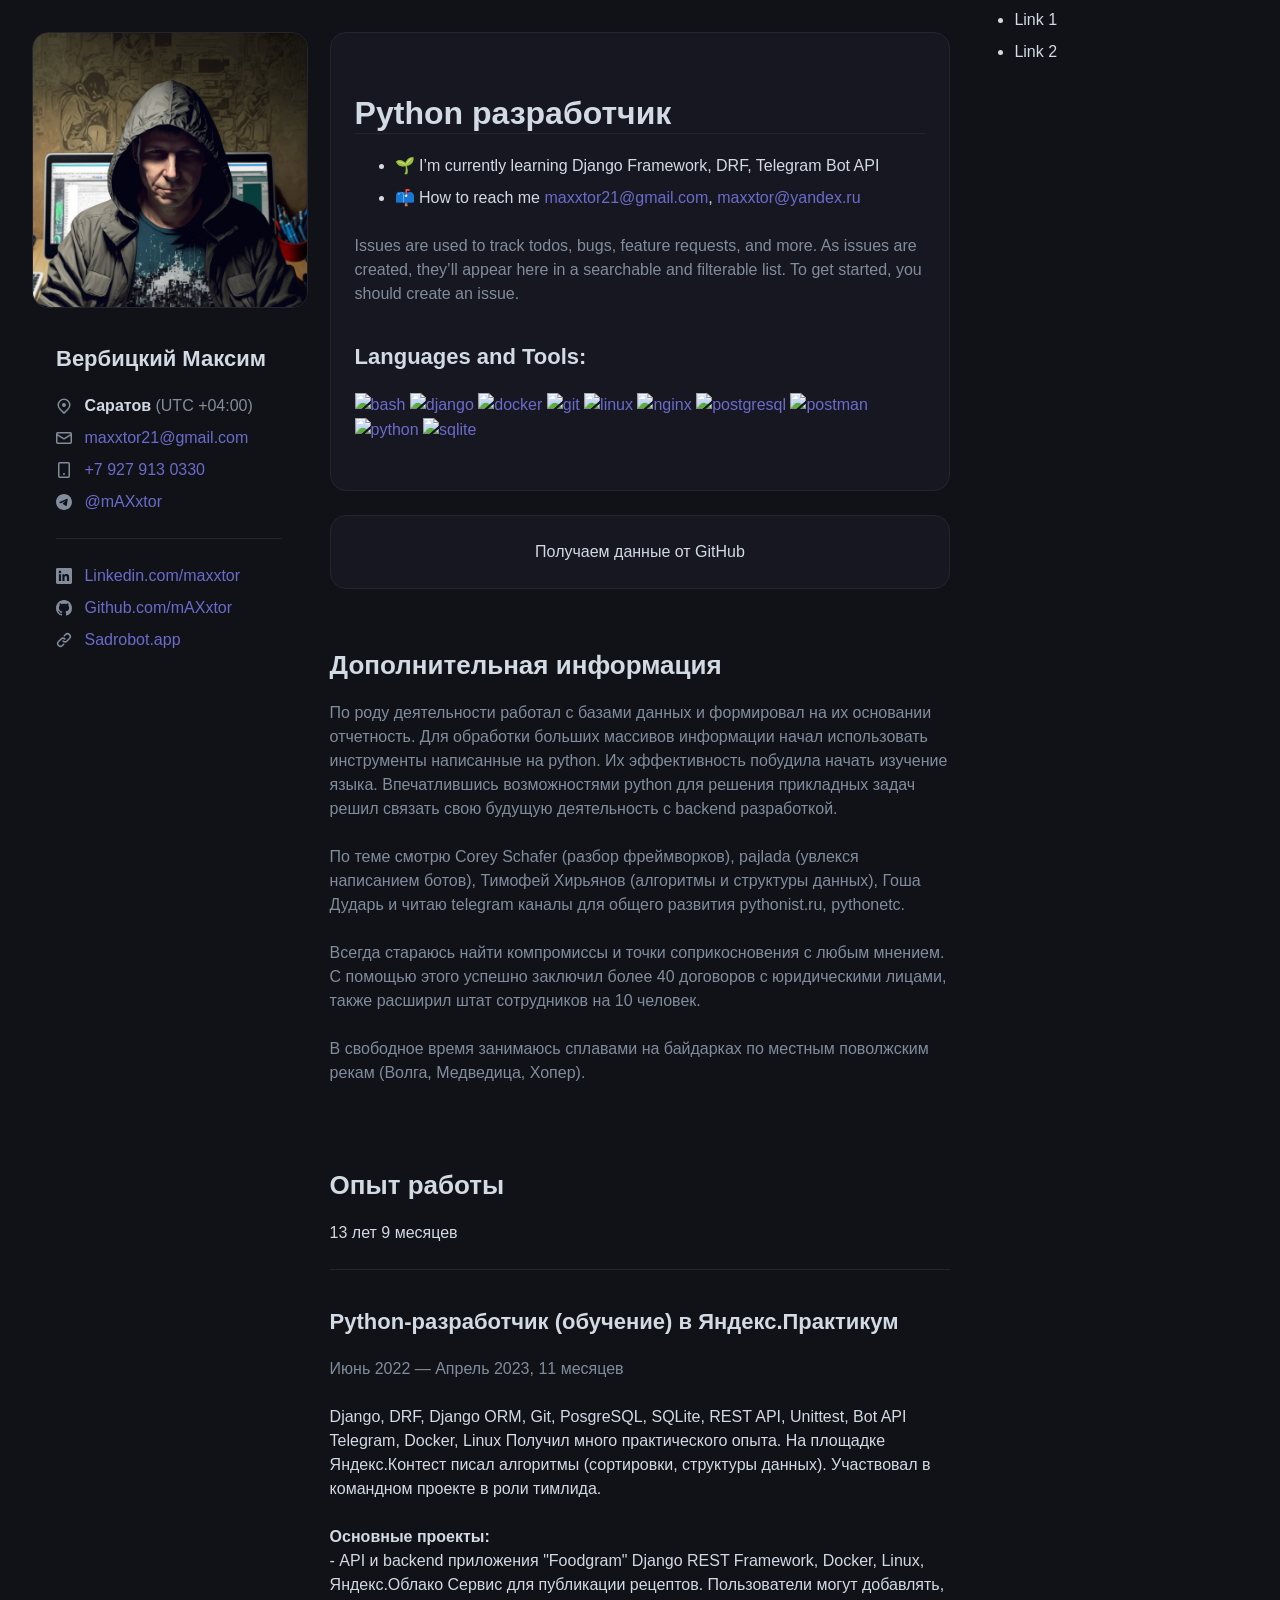
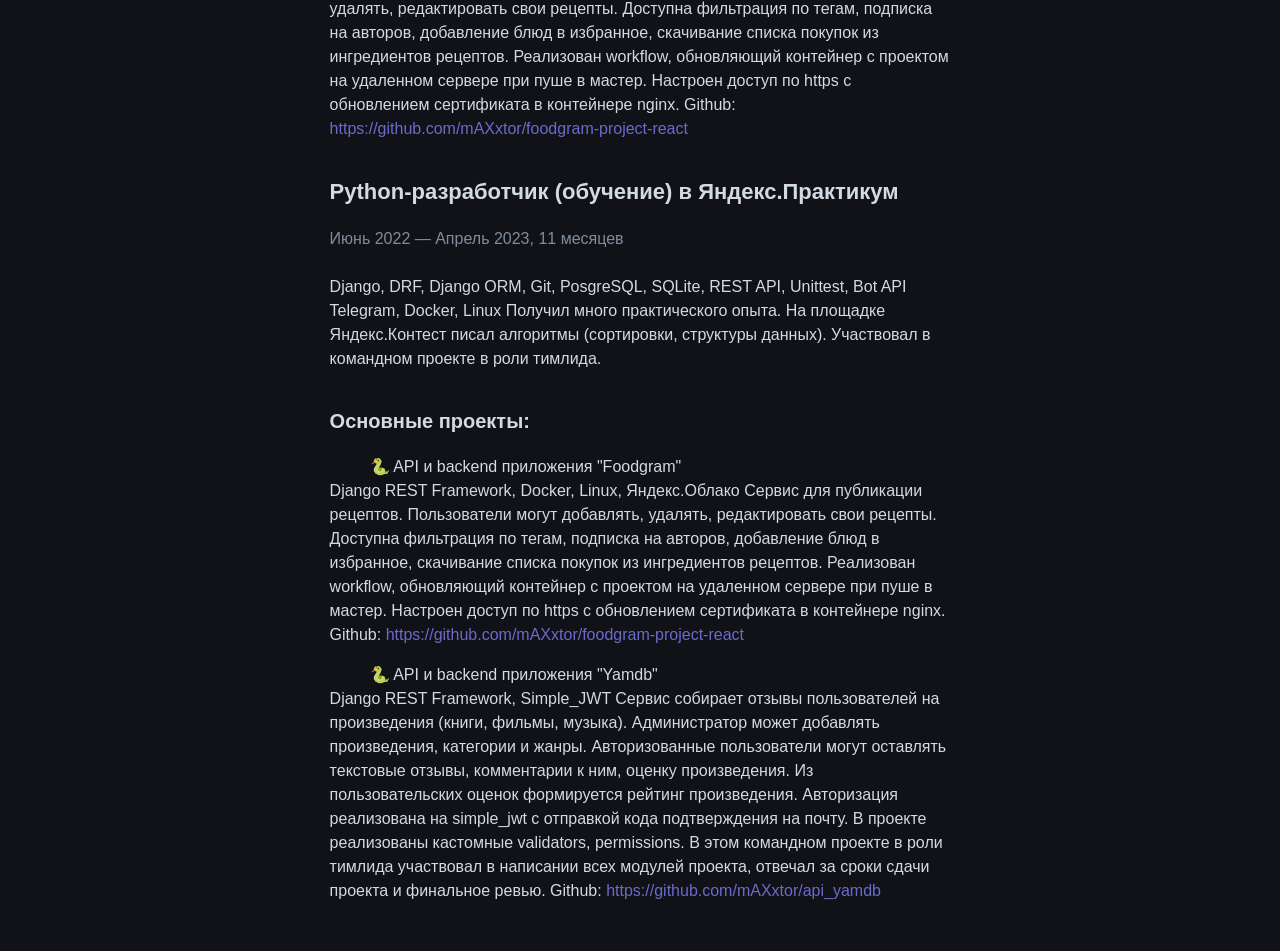
==== commit b67301a4: "added addition section" ====
--- a/static-html/cv.html
+++ b/static-html/cv.html
@@ -64,29 +64,28 @@
         </div>
       </section>
       <section class="section-additional">
-        <h3>Дополнительная информация</h3>
-        <p>По роду деятельности работал с базами данных и формировал на их основании отчетность.
+        <h2>Дополнительная информация</h2>
+        <div class="section-inner subdued">
+          <p>По роду деятельности работал с базами данных и формировал на их основании отчетность.
           Для обработки больших массивов информации начал использовать инструменты
           написанные на python. Их эффективность побудила начать изучение языка.
           Впечатлившись возможностями python для решения прикладных задач решил связать свою
           будущую деятельность с backend разработкой.</p>
-  
           <p>
             По теме смотрю Corey Schafer (разбор фреймворков), pajlada (увлекся написанием ботов),
             Тимофей Хирьянов (алгоритмы и структуры данных), Гоша Дударь и читаю telegram каналы
             для общего развития pythonist.ru, pythonetc.
           </p>
-  
           <p>
             Всегда стараюсь найти компромиссы и точки соприкосновения с любым мнением. С
             помощью этого успешно заключил более 40 договоров с юридическими лицами, также
             расширил штат сотрудников на 10 человек.
           </p>
-  
           <p>
             В свободное время занимаюсь сплавами на байдарках по местным поволжским рекам
             (Волга, Медведица, Хопер).
           </p>
+        </div>
       </section>
       <section class="hidden">
         <h1>A Visual Type Scale</h1>
--- a/static-html/cv.css
+++ b/static-html/cv.css
@@ -262,6 +262,13 @@
     border-bottom: 0.67px solid var(--divider);
   }
 
+  /*
+   * Additional info Section
+   */
+
+  .section-additional {
+    
+  }
 
   .vcard-photo {
     max-width: 100%;
@@ -296,6 +303,11 @@
     
   .github-calendar {
     text-align: center;
+  }
+
+  svg.js-calendar-graph-svg + div {
+    font-size: 1rem;
+    margin-top: 1rem;
   }
   
   rect.ContributionCalendar-day[data-level='0'] {
@@ -373,7 +385,8 @@
   }
   
   .table-column {
-      display: table-cell;
+      /* display: table-cell; */
+      display: none;
       width: 1%;
       padding-right: 10px;
       padding-left: 10px;
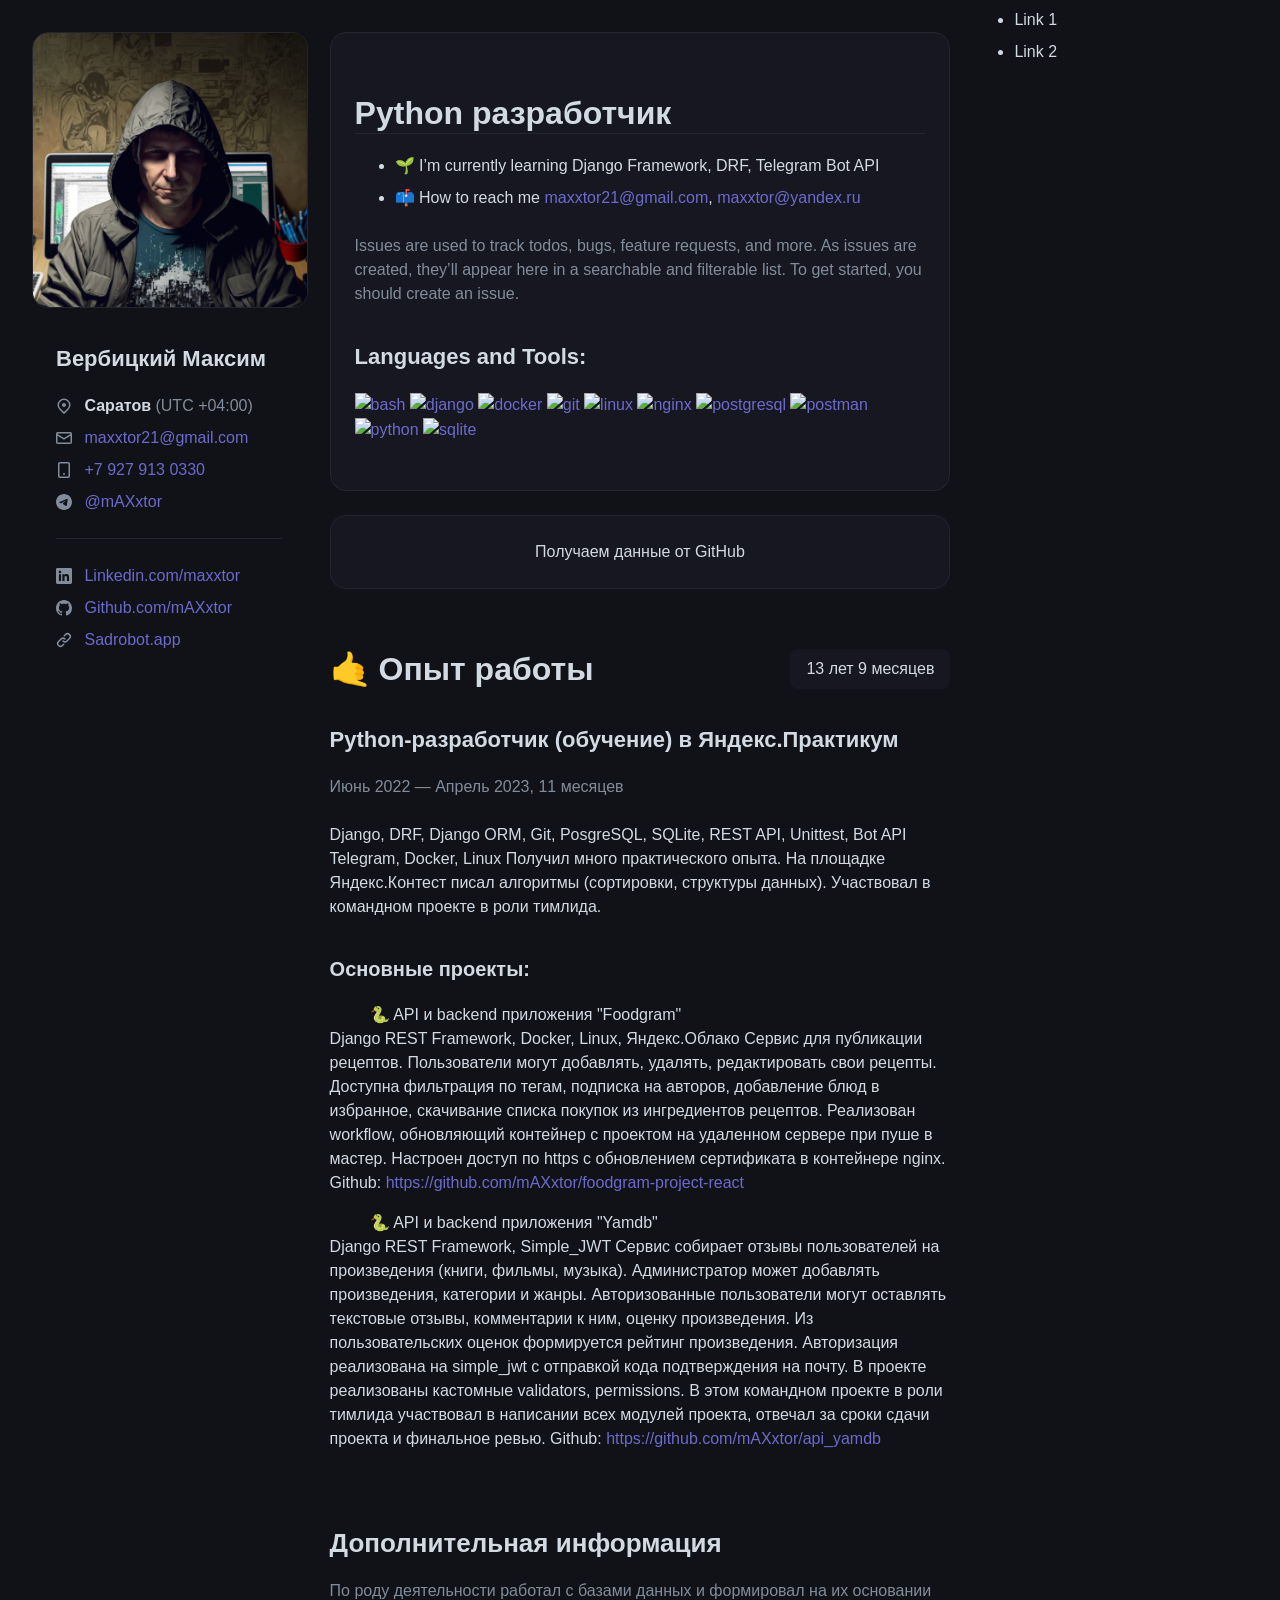
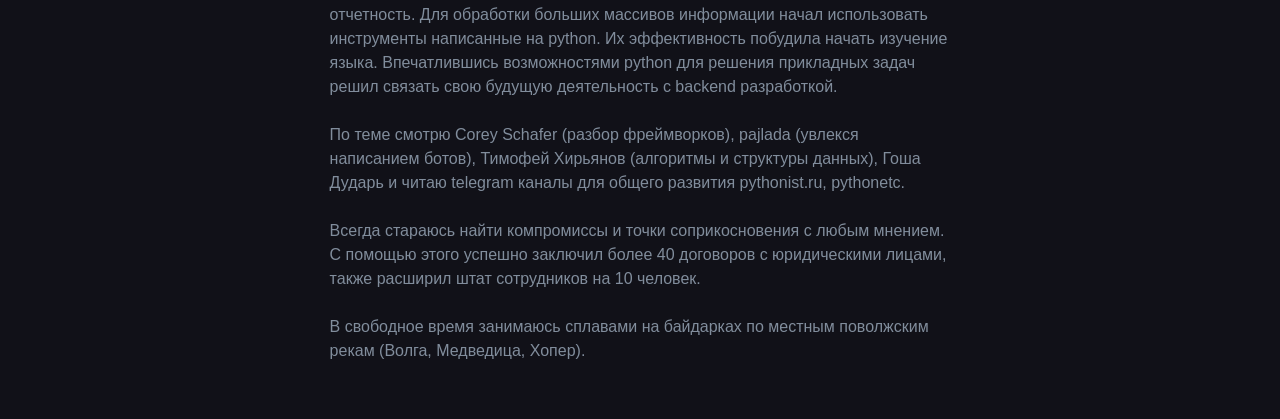
==== commit d85dc678: "fixed section position" ====
--- a/static-html/cv.html
+++ b/static-html/cv.html
@@ -63,30 +63,6 @@
           Получаем данные от GitHub
         </div>
       </section>
-      <section class="section-additional">
-        <h2>Дополнительная информация</h2>
-        <div class="section-inner subdued">
-          <p>По роду деятельности работал с базами данных и формировал на их основании отчетность.
-          Для обработки больших массивов информации начал использовать инструменты
-          написанные на python. Их эффективность побудила начать изучение языка.
-          Впечатлившись возможностями python для решения прикладных задач решил связать свою
-          будущую деятельность с backend разработкой.</p>
-          <p>
-            По теме смотрю Corey Schafer (разбор фреймворков), pajlada (увлекся написанием ботов),
-            Тимофей Хирьянов (алгоритмы и структуры данных), Гоша Дударь и читаю telegram каналы
-            для общего развития pythonist.ru, pythonetc.
-          </p>
-          <p>
-            Всегда стараюсь найти компромиссы и точки соприкосновения с любым мнением. С
-            помощью этого успешно заключил более 40 договоров с юридическими лицами, также
-            расширил штат сотрудников на 10 человек.
-          </p>
-          <p>
-            В свободное время занимаюсь сплавами на байдарках по местным поволжским рекам
-            (Волга, Медведица, Хопер).
-          </p>
-        </div>
-      </section>
       <section class="hidden">
         <h1>A Visual Type Scale</h1>
 
@@ -132,29 +108,7 @@
 <p class="text_small">— Excerpt from A Voyage to Arcturus, by David Lindsay.</p>
       </section>
       <section class="section-carier">
-        <h2>Опыт работы</h2>
-        <p>13 лет 9 месяцев</p>
-        <hr>
-        <article class="job">
-          <header>
-            <h3>Python-разработчик (обучение) в Яндекс.Практикум</h3>
-            <p class="subdued">Июнь 2022 — Апрель 2023, 11 месяцев</p>
-          </header>
-          <p>Django, DRF, Django ORM, Git, PosgreSQL, SQLite, REST API, Unittest, Bot API Telegram, Docker, Linux
-            Получил много практического опыта. На площадке Яндекс.Контест писал алгоритмы
-            (сортировки, структуры данных). Участвовал в командном проекте в роли тимлида.</p>
-          <p>
-            <strong>Основные проекты:</strong><br>
-            - API и backend приложения "Foodgram"
-            Django REST Framework, Docker, Linux, Яндекс.Облако
-            Сервис для публикации рецептов. Пользователи могут добавлять, удалять, редактировать свои
-            рецепты. Доступна фильтрация по тегам, подписка на авторов, добавление блюд в избранное,
-            скачивание списка покупок из ингредиентов рецептов. Реализован workflow, обновляющий
-            контейнер с проектом на удаленном сервере при пуше в мастер. Настроен доступ по https с
-            обновлением сертификата в контейнере nginx.
-            Github: <a href="https://github.com/mAXxtor/foodgram-project-react" target="_blank">https://github.com/mAXxtor/foodgram-project-react</a>
-          </p>
-        </article>
+        <h2 class="section-title experience-title h1">🤙 Опыт работы <span class="work-duration">13 лет 9 месяцев</span></h2>
         <article class="job">
           <header>
             <h3>Python-разработчик (обучение) в Яндекс.Практикум</h3>
@@ -193,6 +147,30 @@
           </dl>
         </article>
       </section>
+      <section class="section-additional">
+        <h2 class="section-title">Дополнительная информация</h2>
+        <div class="section-inner subdued">
+          <p>По роду деятельности работал с базами данных и формировал на их основании отчетность.
+          Для обработки больших массивов информации начал использовать инструменты
+          написанные на python. Их эффективность побудила начать изучение языка.
+          Впечатлившись возможностями python для решения прикладных задач решил связать свою
+          будущую деятельность с backend разработкой.</p>
+          <p>
+            По теме смотрю Corey Schafer (разбор фреймворков), pajlada (увлекся написанием ботов),
+            Тимофей Хирьянов (алгоритмы и структуры данных), Гоша Дударь и читаю telegram каналы
+            для общего развития pythonist.ru, pythonetc.
+          </p>
+          <p>
+            Всегда стараюсь найти компромиссы и точки соприкосновения с любым мнением. С
+            помощью этого успешно заключил более 40 договоров с юридическими лицами, также
+            расширил штат сотрудников на 10 человек.
+          </p>
+          <p>
+            В свободное время занимаюсь сплавами на байдарках по местным поволжским рекам
+            (Волга, Медведица, Хопер).
+          </p>
+        </div>
+      </section>
     </main>
     <aside class="aside-area">
       <div class="vcard">
--- a/static-html/cv.css
+++ b/static-html/cv.css
@@ -85,33 +85,33 @@
     font-weight: 600;
   }
   
-  h1 {
+  h1, .h1 {
     font-size: 2rem;
     line-height: 2.5rem;
     font-weight: 700;
   }
   
-  h2 {
+  h2, .h2 {
     font-size: 1.625rem;
     line-height: 2rem;
   }
   
-  h3 {
+  h3, .h3 {
     font-size: 1.375rem;
     line-height: 1.875rem;
   }
   
-  h4 {
+  h4, .h4 {
     font-size: 1.25rem;
     line-height: 1.75rem;
   }
   
-  h5 {
+  h5, .h4 {
     font-size: 1.125rem;
     line-height: 1.625rem;
   }
 
-  h6 {
+  h6, .h6 {
     font-size: 1rem;
   }
 
@@ -263,11 +263,33 @@
   }
 
   /*
+   * Carier Section
+   */
+
+  .section-carier {}
+  
+  .experience-title {
+    position: relative;
+  }
+
+  .work-duration {
+    position: absolute;
+    right: 0;
+    display: inline-block;
+    padding: 0 1rem;
+    font-size: 1rem;
+    font-weight: 400;
+    border-radius: 0.5rem;
+    background: var(--surface);
+  }
+
+
+  /*
    * Additional info Section
    */
 
   .section-additional {
-    
+
   }
 
   .vcard-photo {
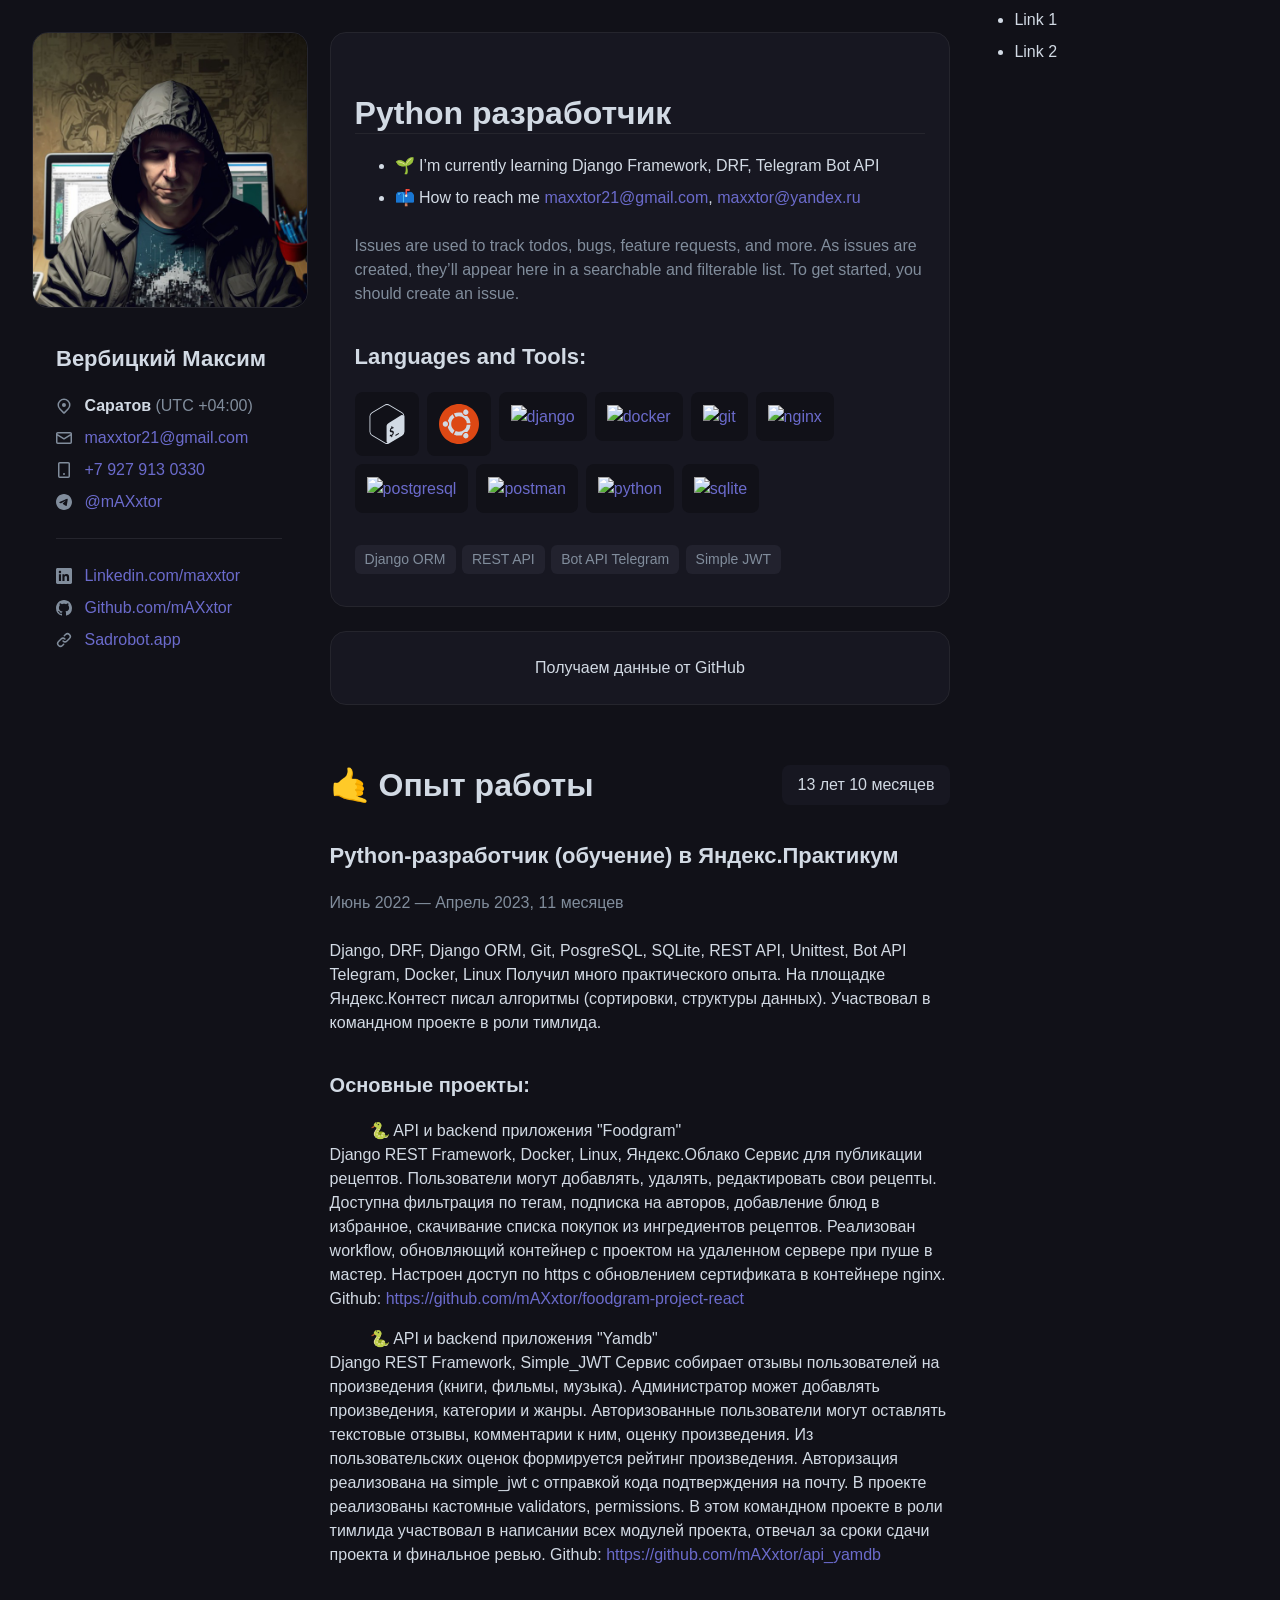
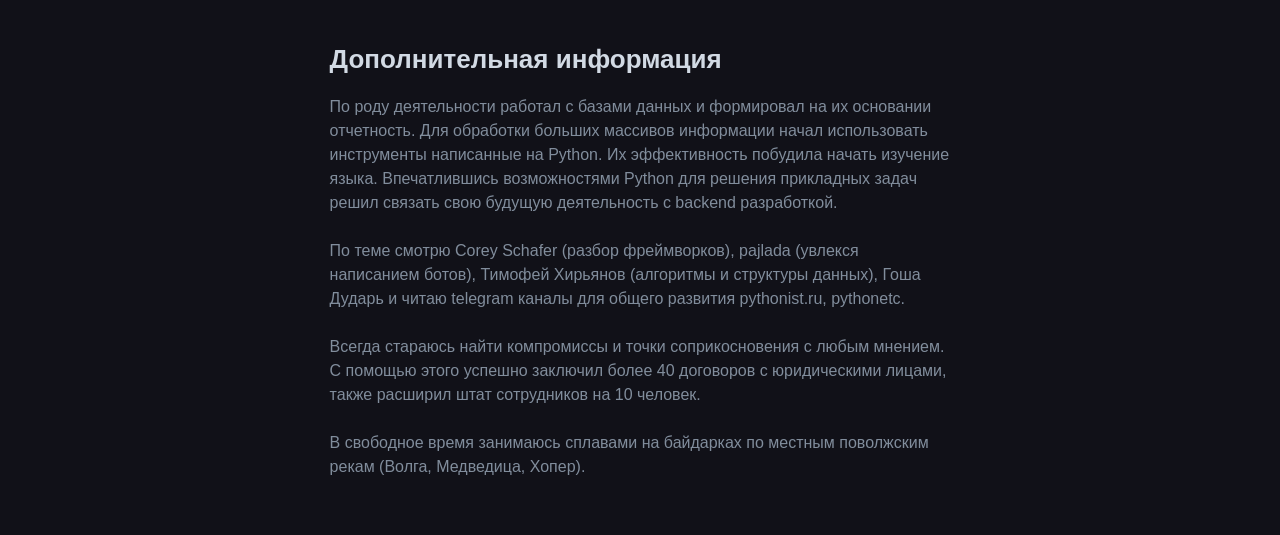
==== commit eb58f8cb: "styled technologies" ====
--- a/static-html/cv.html
+++ b/static-html/cv.html
@@ -25,38 +25,70 @@
         <p class="subdued">Issues are used to track todos, bugs, feature requests, and more. As issues are created, they’ll appear here in a searchable and filterable list. To get started, you should create an issue.</p>
 
         <h3>Languages and Tools:</h3>
-        <p>
-          <a href="https://www.gnu.org/software/bash/" rel="nofollow">
-            <img src="https://camo.githubusercontent.com/bbb327d6ba7708520eaafd13396fed64d73bf5df5c4cdd0ba03cf0843f7a9340/68747470733a2f2f7777772e766563746f726c6f676f2e7a6f6e652f6c6f676f732f676e755f626173682f676e755f626173682d69636f6e2e737667" alt="bash" width="40" height="40" data-canonical-src="https://www.vectorlogo.zone/logos/gnu_bash/gnu_bash-icon.svg" style="max-width: 100%;">
-          </a>
-          <a href="https://www.djangoproject.com/" rel="nofollow">
-            <img src="https://camo.githubusercontent.com/537f66454b766b0d56da91225206ebf6d28ecff24d84668d52cf9430e02460fd/68747470733a2f2f63646e2e776f726c64766563746f726c6f676f2e636f6d2f6c6f676f732f646a616e676f2e737667" alt="django" width="40" height="40" data-canonical-src="https://cdn.worldvectorlogo.com/logos/django.svg" style="max-width: 100%;">
-          </a>
-          <a href="https://www.docker.com/" rel="nofollow">
-            <img src="https://raw.githubusercontent.com/devicons/devicon/master/icons/docker/docker-original-wordmark.svg" alt="docker" width="40" height="40" style="max-width: 100%;">
-          </a>
-          <a href="https://git-scm.com/" rel="nofollow">
-            <img src="https://camo.githubusercontent.com/fbfcb9e3dc648adc93bef37c718db16c52f617ad055a26de6dc3c21865c3321d/68747470733a2f2f7777772e766563746f726c6f676f2e7a6f6e652f6c6f676f732f6769742d73636d2f6769742d73636d2d69636f6e2e737667" alt="git" width="40" height="40" data-canonical-src="https://www.vectorlogo.zone/logos/git-scm/git-scm-icon.svg" style="max-width: 100%;">
-          </a>
-          <a href="https://www.linux.org/" rel="nofollow">
-            <img src="https://raw.githubusercontent.com/devicons/devicon/master/icons/linux/linux-original.svg" alt="linux" width="40" height="40" style="max-width: 100%;">
-          </a>
-          <a href="https://www.nginx.com" rel="nofollow">
-            <img src="https://raw.githubusercontent.com/devicons/devicon/master/icons/nginx/nginx-original.svg" alt="nginx" width="40" height="40" style="max-width: 100%;">
-          </a>
-          <a href="https://www.postgresql.org" rel="nofollow">
-            <img src="https://raw.githubusercontent.com/devicons/devicon/master/icons/postgresql/postgresql-original-wordmark.svg" alt="postgresql" width="40" height="40" style="max-width: 100%;">
-          </a>
-          <a href="https://postman.com" rel="nofollow">
-            <img src="https://camo.githubusercontent.com/93b32389bf746009ca2370de7fe06c3b5146f4c99d99df65994f9ced0ba41685/68747470733a2f2f7777772e766563746f726c6f676f2e7a6f6e652f6c6f676f732f676574706f73746d616e2f676574706f73746d616e2d69636f6e2e737667" alt="postman" width="40" height="40" data-canonical-src="https://www.vectorlogo.zone/logos/getpostman/getpostman-icon.svg" style="max-width: 100%;">
-          </a>
-          <a href="https://www.python.org" rel="nofollow">
-            <img src="https://raw.githubusercontent.com/devicons/devicon/master/icons/python/python-original.svg" alt="python" width="40" height="40" style="max-width: 100%;">
-          </a>
-          <a href="https://www.sqlite.org/" rel="nofollow">
-            <img src="https://camo.githubusercontent.com/1b8a779f280e099e2d67ab949dad604e25ce0d321e66474c04430201790b3874/68747470733a2f2f7777772e766563746f726c6f676f2e7a6f6e652f6c6f676f732f73716c6974652f73716c6974652d69636f6e2e737667" alt="sqlite" width="40" height="40" data-canonical-src="https://www.vectorlogo.zone/logos/sqlite/sqlite-icon.svg" style="max-width: 100%;">
-          </a>
-        </p>
+        <ul class="technologies">
+          <li>
+            <a href="https://www.gnu.org/software/bash/" rel="nofollow" title="GNU Bash" target="_blank">
+              <svg xmlns="http://www.w3.org/2000/svg" width="40" height="40" viewBox="0 0 32 32">
+                <path fill="var(--text)" d="M28.057 6.53L17.952.532a3.8 3.8 0 0 0-3.88 0L3.965 6.53A4.03 4.03 0 0 0 2 10.002v11.996a4.03 4.03 0 0 0 1.948 3.472l10.105 5.998a3.8 3.8 0 0 0 3.88 0L28.04 25.47a4.03 4.03 0 0 0 1.948-3.472V10.002a4.03 4.03 0 0 0-1.93-3.472zM20.23 25.262v.86c-.001.108-.057.207-.148.265l-.512.293c-.08.042-.148 0-.148-.113v-.847a1.66 1.66 0 0 1-1.164.113c-.062-.042-.086-.122-.056-.2l.183-.78c.016-.066.05-.125.102-.17a.18.18 0 0 1 .05-.035.11.11 0 0 1 .08 0 1.41 1.41 0 0 0 1.059-.134 1.41 1.41 0 0 0 .79-1.21c0-.438-.24-.62-.82-.625-.734 0-1.4-.14-1.43-1.224.017-.937.452-1.817 1.186-2.4v-.872c-.001-.1.056-.2.148-.268l.494-.314c.08-.042.148 0 .148.116v.872a1.61 1.61 0 0 1 .967-.116c.07.04.098.128.064.2l-.173.773c-.015.06-.045.113-.088.155-.014.015-.03.028-.05.04s-.05.008-.074 0a1.28 1.28 0 0 0-.931.152 1.17 1.17 0 0 0-.706 1.037c0 .395.208.515.907.53.935 0 1.337.423 1.348 1.362-.018.983-.467 1.908-1.228 2.53zm5.293-1.45c.012.074-.018.15-.078.194L22.9 25.558c-.024.02-.06.023-.087.007s-.04-.05-.033-.08v-.66c.003-.072.05-.136.116-.162l2.516-1.507c.024-.02.06-.023.087-.007s.04.05.033.08v.582zM27.288 9.06l-9.562 5.906c-1.193.706-2.07 1.478-2.07 2.914v11.778c0 .86.353 1.4.882 1.58a3.14 3.14 0 0 1-.53.053 3.13 3.13 0 0 1-1.595-.441L4.308 24.853C3.3 24.25 2.702 23.165 2.706 22V10.002C2.7 8.834 3.3 7.75 4.308 7.144l10.105-5.998c.98-.58 2.196-.58 3.176 0l10.105 5.998c.833.504 1.4 1.35 1.552 2.3-.328-.713-1.083-.9-1.962-.395h.003z" fill-rule="evenodd"/>
+            </svg>
+            </a>
+          </li>
+          <li>
+            <a href="https://ubuntu.com/" rel="nofollow" title="Ubuntu" target="_blank">
+              <svg xmlns="http://www.w3.org/2000/svg" width="40" height="40" viewBox="0 0 32 32" preserveAspectRatio="xMidYMid">
+                <path fill="#dd4814" d="M32 16c0 8.836-7.164 16-16 16S0 24.836 0 16 7.164 0 16 0s16 7.164 16 16z"/>
+                <path fill="var(--text)" d="M5.12 13.864c-1.18 0-2.137.956-2.137 2.137s.956 2.136 2.137 2.136S7.257 17.18 7.257 16 6.3 13.864 5.12 13.864zm15.252 9.71c-1.022.6-1.372 1.896-.782 2.917s1.895 1.372 2.917.782 1.372-1.895.782-2.917-1.896-1.37-2.917-.782zM9.76 16a6.23 6.23 0 0 1 2.653-5.105L10.852 8.28a9.3 9.3 0 0 0-3.838 5.394C7.69 14.224 8.12 15.06 8.12 16s-.432 1.776-1.106 2.326c.577 2.237 1.968 4.146 3.838 5.395l1.562-2.616A6.23 6.23 0 0 1 9.761 16zM16 9.76a6.24 6.24 0 0 1 6.215 5.687l3.044-.045a9.25 9.25 0 0 0-2.757-6.019c-.812.307-1.75.26-2.56-.208a2.99 2.99 0 0 1-1.461-2.118C17.7 6.84 16.86 6.72 16 6.72c-1.477 0-2.873.347-4.113.96l1.484 2.66c.8-.372 1.69-.58 2.628-.58zm0 12.48c-.94 0-1.83-.21-2.628-.58l-1.484 2.66c1.24.614 2.636.96 4.113.96a9.28 9.28 0 0 0 2.479-.338c.14-.858.65-1.648 1.46-2.118s1.75-.514 2.56-.207a9.25 9.25 0 0 0 2.757-6.019l-3.045-.045A6.24 6.24 0 0 1 16 22.24zm4.372-13.813c1.022.6 2.328.24 2.917-.78s.24-2.328-.78-2.918-2.328-.24-2.918.783-.24 2.327.782 2.917z"/>
+              </svg>
+            </a>
+          </li>
+          <li>
+            <a href="https://www.djangoproject.com/" rel="nofollow">
+              <img src="https://camo.githubusercontent.com/537f66454b766b0d56da91225206ebf6d28ecff24d84668d52cf9430e02460fd/68747470733a2f2f63646e2e776f726c64766563746f726c6f676f2e636f6d2f6c6f676f732f646a616e676f2e737667" alt="django" width="40" height="40" data-canonical-src="https://cdn.worldvectorlogo.com/logos/django.svg" style="max-width: 100%;">
+            </a>
+          </li>
+          <li>
+            <a href="https://www.docker.com/" rel="nofollow">
+              <img src="https://raw.githubusercontent.com/devicons/devicon/master/icons/docker/docker-original-wordmark.svg" alt="docker" width="40" height="40" style="max-width: 100%;">
+            </a>
+          </li>
+          <li>
+            <a href="https://git-scm.com/" rel="nofollow">
+              <img src="https://camo.githubusercontent.com/fbfcb9e3dc648adc93bef37c718db16c52f617ad055a26de6dc3c21865c3321d/68747470733a2f2f7777772e766563746f726c6f676f2e7a6f6e652f6c6f676f732f6769742d73636d2f6769742d73636d2d69636f6e2e737667" alt="git" width="40" height="40" data-canonical-src="https://www.vectorlogo.zone/logos/git-scm/git-scm-icon.svg" style="max-width: 100%;">
+            </a>
+          </li>
+
+          <li>
+            <a href="https://www.nginx.com" rel="nofollow">
+              <img src="https://raw.githubusercontent.com/devicons/devicon/master/icons/nginx/nginx-original.svg" alt="nginx" width="40" height="40" style="max-width: 100%;">
+            </a>
+          </li>
+          <li>
+            <a href="https://www.postgresql.org" rel="nofollow">
+              <img src="https://raw.githubusercontent.com/devicons/devicon/master/icons/postgresql/postgresql-original-wordmark.svg" alt="postgresql" width="40" height="40" style="max-width: 100%;">
+            </a>
+          </li>
+          <li>
+            <a href="https://postman.com" rel="nofollow">
+              <img src="https://camo.githubusercontent.com/93b32389bf746009ca2370de7fe06c3b5146f4c99d99df65994f9ced0ba41685/68747470733a2f2f7777772e766563746f726c6f676f2e7a6f6e652f6c6f676f732f676574706f73746d616e2f676574706f73746d616e2d69636f6e2e737667" alt="postman" width="40" height="40" data-canonical-src="https://www.vectorlogo.zone/logos/getpostman/getpostman-icon.svg" style="max-width: 100%;">
+            </a>
+          </li>
+          <li>
+            <a href="https://www.python.org" rel="nofollow">
+              <img src="https://raw.githubusercontent.com/devicons/devicon/master/icons/python/python-original.svg" alt="python" width="40" height="40" style="max-width: 100%;">
+            </a>
+          </li>
+          <li>
+            <a href="https://www.sqlite.org/" rel="nofollow">
+              <img src="https://camo.githubusercontent.com/1b8a779f280e099e2d67ab949dad604e25ce0d321e66474c04430201790b3874/68747470733a2f2f7777772e766563746f726c6f676f2e7a6f6e652f6c6f676f732f73716c6974652f73716c6974652d69636f6e2e737667" alt="sqlite" width="40" height="40" data-canonical-src="https://www.vectorlogo.zone/logos/sqlite/sqlite-icon.svg" style="max-width: 100%;">
+            </a>
+          </li>
+        </ul>
+        <ul class="technologies-other">
+          <li>Django ORM</li>
+          <li>REST API</li>
+          <li>Bot API Telegram</li>
+          <li>Simple JWT</li>
+        </ul>
       </section>
       <section class="section-github surface">
         <div class="github-calendar">
@@ -108,7 +140,7 @@
 <p class="text_small">— Excerpt from A Voyage to Arcturus, by David Lindsay.</p>
       </section>
       <section class="section-carier">
-        <h2 class="section-title experience-title h1">🤙 Опыт работы <span class="work-duration">13 лет 9 месяцев</span></h2>
+        <h2 class="section-title experience-title h1">🤙 Опыт работы <span class="work-duration">13 лет 10 месяцев</span></h2>
         <article class="job">
           <header>
             <h3>Python-разработчик (обучение) в Яндекс.Практикум</h3>
@@ -150,11 +182,13 @@
       <section class="section-additional">
         <h2 class="section-title">Дополнительная информация</h2>
         <div class="section-inner subdued">
-          <p>По роду деятельности работал с базами данных и формировал на их основании отчетность.
-          Для обработки больших массивов информации начал использовать инструменты
-          написанные на python. Их эффективность побудила начать изучение языка.
-          Впечатлившись возможностями python для решения прикладных задач решил связать свою
-          будущую деятельность с backend разработкой.</p>
+          <p>
+            По роду деятельности работал с базами данных и формировал на их основании отчетность.
+            Для обработки больших массивов информации начал использовать инструменты
+            написанные на Python. Их эффективность побудила начать изучение языка.
+            Впечатлившись возможностями Python для решения прикладных задач решил связать свою
+            будущую деятельность с backend разработкой.
+          </p>
           <p>
             По теме смотрю Corey Schafer (разбор фреймворков), pajlada (увлекся написанием ботов),
             Тимофей Хирьянов (алгоритмы и структуры данных), Гоша Дударь и читаю telegram каналы
--- a/static-html/cv.css
+++ b/static-html/cv.css
@@ -262,6 +262,40 @@
     border-bottom: 0.67px solid var(--divider);
   }
 
+  .technologies {
+    display: flex;
+    flex-wrap: wrap;
+    padding: 0;
+    list-style: none;
+  }
+
+  .technologies li {
+    margin: 0 0.5rem 0.5rem 0;
+  }
+
+  .technologies a {
+    display: block;
+    background: var(--background);
+    padding: 0.75rem;
+    border-radius: 0.5rem;
+  }
+
+  .technologies-other {
+    margin: 0;
+    padding: 0;
+    list-style: none;
+  }
+
+  .technologies-other li {
+    font-size: 14px;
+    display: inline-block;
+    padding: 4px 10px;
+    margin-right: 2px;
+    background: #22222e;
+    border-radius: 6px;
+    color: var(--text-subdued);
+  }
+
   /*
    * Carier Section
    */
@@ -365,7 +399,6 @@
   .contrib-legend {
       text-align: right;
       padding: 0 14px 10px 0;
-      display: inline-block;
       float: right;
   }
   
